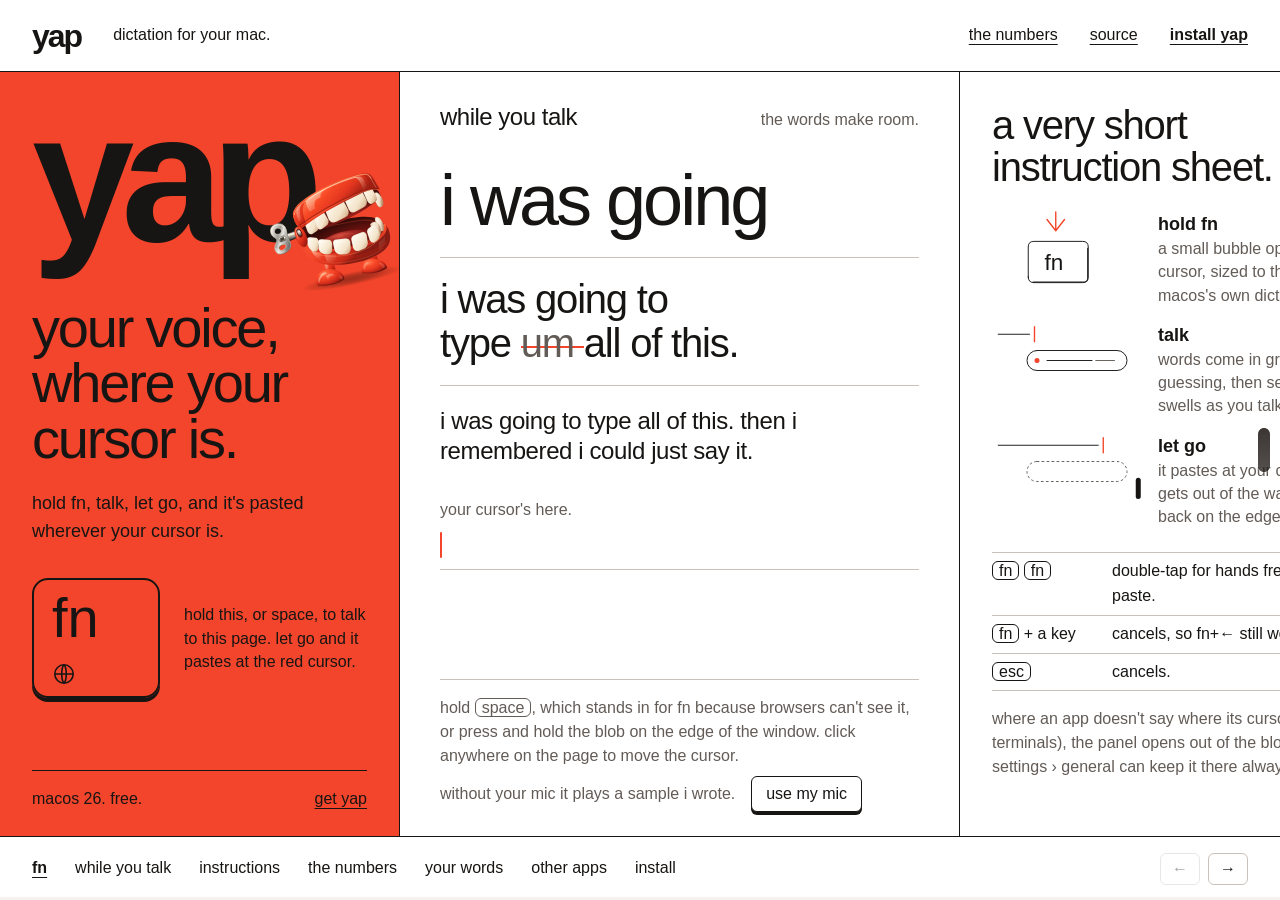
==== site/www/index.html @ 3b3e7457 "feat(site): the yap website, merged from the concepts astra's sideways strip as the frame, sonnet's " ====
<!doctype html>
<html lang="en-GB">
<head>
<meta charset="utf-8">
<meta name="viewport" content="width=device-width, initial-scale=1">
<meta name="color-scheme" content="light dark">
<meta name="theme-color" content="#f3452b">
<title>yap: hold fn, talk, let go</title>
<meta name="description" content="dictation for macos. hold fn, talk, let go, and it's pasted wherever your cursor is. it uses the speech model that comes with macos, so nothing leaves your mac and it's free.">
<meta property="og:title" content="yap: hold fn, talk, let go">
<meta property="og:description" content="dictation for macos 26. nothing leaves your mac, and it's free.">
<meta property="og:image" content="social.png">
<meta property="og:type" content="website">
<meta name="twitter:card" content="summary_large_image">
<link rel="icon" href="favicon.png" type="image/png">
<link rel="apple-touch-icon" href="apple-touch-icon.png">
<link rel="stylesheet" href="style.css">
<script>document.documentElement.classList.add('js')</script>
</head>
<body>
<a class="skip" href="#talk">skip to the page you can dictate into</a>

<header class="masthead">
  <a class="home" href="#fn" aria-label="yap, back to the start">yap</a>
  <span class="mast-line">dictation for your mac.</span>
  <nav aria-label="Main">
    <a href="#numbers">the numbers</a>
    <a href="https://github.com/0xdeafcafe/yap">source</a>
    <a class="mast-install" href="#install">install yap</a>
  </nav>
</header>

<main class="tape" id="tape" tabindex="-1" aria-label="yap, set in columns">

  <section class="column red cover" id="fn" aria-labelledby="title" data-script="fn">
    <div class="brand"><span class="wordmark" aria-hidden="true">yap</span><img src="teeth.svg" width="152" height="152" alt="yap's icon, a set of red wind-up chattering teeth"></div>
    <h1 id="title">your voice, where your cursor is.</h1>
    <p class="lead">hold fn, talk, let go, and it's pasted wherever your cursor is.</p>
    <div class="key-row">
      <button type="button" class="fn-key" id="fn-key" aria-describedby="fn-note"><span>fn</span><svg viewBox="0 0 24 24" width="24" height="24" aria-hidden="true"><circle cx="12" cy="12" r="9.2"/><path d="M2.8 12h18.4M12 2.8c-3 3-3 15.4 0 18.4M12 2.8c3 3 3 15.4 0 18.4"/></svg></button>
      <p id="fn-note">hold this, or space, to talk to this page. let go and it pastes at the red cursor.</p>
    </div>
    <div class="cover-foot"><span>macos 26. free.</span><a href="#install">get yap</a></div>
  </section>

  <section class="column talk" id="talk" aria-labelledby="talk-title" data-script="talk">
    <div class="column-head"><h2 id="talk-title">while you talk</h2><span class="small">the words make room.</span></div>
    <div class="shrink" aria-label="a sentence getting smaller as it gets longer">
      <p class="s72">i was <span class="guess">going</span></p>
      <p class="s40">i was going to type <s class="f">um </s>all of this.</p>
      <p class="s24">i was going to type all of this. then i remembered i could just <span class="guess">say it.</span></p>
    </div>
    <div class="field">
      <p class="field-label small" id="cursor-label">your cursor's here.</p>
      <p class="slot field-line" data-slot aria-describedby="cursor-label"></p>
    </div>
    <div class="how">
      <p><span class="how-key">hold <kbd>space</kbd>, which stands in for fn because browsers can't see it, or press and hold the blob on the edge of the window.</span><span class="how-touch">press and hold the blob at the bottom of the screen, or the fn key up top.</span> click anywhere on the page to move the cursor.</p>
      <p class="mic-line"><span id="voice-note">without your mic it plays a sample i wrote.</span> <button type="button" class="push" id="use-mic" hidden>use my mic</button></p>
    </div>
  </section>

  <section class="column sheet" id="sheet" aria-labelledby="sheet-title" data-script="sheet">
    <h2 class="d40" id="sheet-title">a very short<br>instruction sheet.</h2>
    <div class="ops">
      <div class="op">
        <svg viewBox="0 0 240 112" aria-hidden="true"><path class="ink" d="M58 104V56q0-9 9-9h78q9 0 9 9v48q0 9-9 9H67q-9 0-9-9Z"/><path class="ink" d="M66 112h82q5 0 5-5V58"/><path class="hot" d="m88 12 14 18 14-18M102 0v29"/><text x="84" y="92">fn</text></svg>
        <h3>hold fn</h3>
        <p>a small bubble opens under your cursor, sized to the text there, like macos's own dictation.</p>
      </div>
      <div class="op">
        <svg viewBox="0 0 240 112" aria-hidden="true"><path class="ink" d="M10 18h50"/><path class="hot" d="M68 6v24"/><rect class="ink" x="56" y="44" width="160" height="32" rx="16"/><circle class="light" cx="72" cy="60" r="4"/><path class="ink" d="M88 60h72"/><path class="soft" d="M166 60h30"/></svg>
        <h3>talk</h3>
        <p>words come in grey while it's still guessing, then settle. the red light swells as you talk.</p>
      </div>
      <div class="op">
        <svg viewBox="0 0 240 112" aria-hidden="true"><path class="ink" d="M10 18h160"/><path class="hot" d="M178 6v24"/><rect class="soft dash" x="56" y="44" width="160" height="32" rx="16"/><rect class="solid" x="230" y="70" width="8" height="34" rx="4"/></svg>
        <h3>let go</h3>
        <p>it pastes at your cursor, the bubble gets out of the way, and the blob's back on the edge of your screen.</p>
      </div>
    </div>
    <dl class="keys">
      <div><dt><kbd>fn</kbd> <kbd>fn</kbd></dt><dd>double-tap for hands free, tap again to paste.</dd></div>
      <div><dt><kbd>fn</kbd> + a key</dt><dd>cancels, so fn+← still works.</dd></div>
      <div><dt><kbd>esc</kbd></dt><dd>cancels.</dd></div>
    </dl>
    <p class="small">where an app doesn't say where its cursor is (most terminals), the panel opens out of the blob instead, and settings › general can keep it there always.</p>
    <p class="slot" data-slot></p>
  </section>

  <section class="column mac" id="mac" aria-labelledby="mac-title" data-script="mac">
    <h2 class="d56" id="mac-title">a blob on the edge.</h2>
    <p>there's no app to switch to and no window. a little blob sits on the edge of your screen, like the one on the edge of this page. click it to start and click again to paste, or hold ⌘ and drag it to another <span class="guess">edge.</span></p>
    <p class="slot" data-slot></p>
    <h3>nothing leaves your mac.</h3>
    <p>it uses apple's on-device SpeechTranscriber, in any language it knows, from british english to brazilian portuguese. it's free.</p>
    <p>transcripts are kept for 30 days, then deleted. recordings are off unless you turn them on. settings › privacy shows how much is kept and lets you stop saving what you say, or delete the lot.</p>
    <p class="small honest">this page is different. if you press “use my mic”, your browser does the listening, and chrome, for one, sends that audio to google. the app doesn't send anything anywhere.</p>
  </section>

  <section class="column numbers" id="numbers" aria-labelledby="numbers-title" data-script="numbers">
    <h2 class="d56" id="numbers-title">i wanted my ram back.</h2>
    <p>i wrote yap to replace wispr flow, which sat on 1.3 gb of ram and about 5% cpu whether i was talking or not. yap sits on about 0.1 gb and only does anything while you're <span class="guess">talking.</span></p>
    <p class="slot" data-slot></p>
    <figure class="ram" aria-label="memory: wispr flow 1.3 gb all the time, yap 0.1 gb">
      <div class="bar flow"><span>wispr flow</span><b>1.3 gb</b></div>
      <div class="yap-line"><span class="bar mine"></span><span>yap <b>0.1 gb</b></span></div>
      <figcaption class="small">drawn to scale.</figcaption>
    </figure>
  </section>

  <section class="column red print" id="print" aria-labelledby="print-title" data-script="print">
    <h2 class="d40" id="print-title">the small print, at a readable size.</h2>
    <p>i ran 40 of my old wispr flow dictations (about 10 minutes) through each engine on an m1 max. yap isn't the most accurate one.</p>
    <div class="plate">
      <div class="plate-head"><b>engine comparison</b><span>40 dictations, m1 max</span></div>
      <table>
        <caption class="sr-only">error rate, wait after you stop talking, and memory for four speech engines</caption>
        <thead><tr><th scope="col">engine</th><th scope="col">error rate</th><th scope="col">wait after you stop</th><th scope="col">ram</th></tr></thead>
        <tbody>
          <tr><th scope="row">parakeet v3 (mlx)</th><td>7.4%</td><td>0.5 s</td><td>1.1 gb</td></tr>
          <tr><th scope="row">wispr flow (cloud)</th><td>7.4%</td><td>0.6 s</td><td>1.3 gb, all the time</td></tr>
          <tr class="mine"><th scope="row">apple speechtranscriber (yap)</th><td>8.6%</td><td>0.9 s</td><td>0.1 gb</td></tr>
          <tr><th scope="row">whisper large-v3-turbo</th><td>11.1%</td><td>1.4 s</td><td>0.9 gb</td></tr>
        </tbody>
      </table>
    </div>
    <p class="small">nobody hand-checked these, so each one's scored against what the others agreed on, which is fine for comparing them but isn't an exact accuracy. this page waits 0.9 s after you let go, so you can feel that number.</p>
    <p class="slot" data-slot></p>
  </section>

  <section class="column words" id="words" aria-labelledby="words-title" data-script="words">
    <h2 class="d56" id="words-title">it learns your words.</h2>
    <p class="swap" aria-hidden="true"><span class="w" data-guess="reddis">Redis</span></p>
    <p>when you start talking it reads the window you're in and takes the names and odd words from it: anything with capitals in the middle, digits, or that the dictionary doesn't know. if it then hears something one letter or so off exactly one of them, like “reddis” with Redis on screen, it fixes it and underlines it in the panel, so you can see it did. after a few times it learns the swap for <span class="guess">good.</span></p>
    <p class="slot" data-slot></p>
    <p>it never touches an ordinary word, and it doesn't keep what it read. <s class="f">basically </s>words you keep deleting, like “basically”, get dropped. you can add your own to <code>~/.config/yap/words.txt</code>, one per line:</p>
    <pre class="file"><code>LangWatch
btw =&gt; by the way
drop: basically</code></pre>
    <p class="small">this page has that file loaded, so try saying “btw” or “basically”.</p>
  </section>

  <section class="column tidy" id="tidy" aria-labelledby="tidy-title" data-script="tidy">
    <h2 class="d40" id="tidy-title">how much it tidies.</h2>
    <p>wispr flow cleans up filler with an llm. yap starts with plain rules: um, uh, repeated words, and a comma'd “like” or “you know”. none of them took out a real word on the same 40 clips.</p>
    <p class="demo-line" aria-label="um, the the build is fine, becomes: the build is fine"><s class="f keep">um, </s>the <s class="f keep">the </s>build is fine.</p>
    <p class="slot" data-slot></p>
    <dl class="levels">
      <div><dt>light</dt><dd>only those rules.</dd></div>
      <div><dt>medium <span>(the default)</span></dt><dd>apple's on-device model fixes punctuation and grammar a sentence at a time while you talk. if it drops a word you said, yap pastes its own version of that sentence instead.</dd></div>
      <div><dt>heavy</dt><dd>also drops what you take back, so “send it to <s class="f keep">john, no wait, </s>sarah” pastes “send it to sarah”, and turns lists into bullets.</dd></div>
    </dl>
    <p class="small">medium and heavy need apple intelligence; without it, you get light. this page only does light.</p>
  </section>

  <section class="column apps" id="apps" aria-labelledby="apps-title" data-script="apps">
    <h2 class="d40" id="apps-title">it tells other apps what it hears.</h2>
    <p>yap says what it hears, as it hears it, on <code>~/.config/yap/live.sock</code>: one line of json per change, with the words it's sure of, the ones it's still guessing, how loud you are, and the app it'll paste into. only your user can connect. <a href="https://github.com/0xdeafcafe/rush">rush</a> uses it to show the dictation in its message box while you talk.</p>
    <p class="slot" data-slot></p>
    <p>an app can tell yap which words to listen for. if this page were an app, it'd send:</p>
    <pre class="file sock"><code id="ctx-line">{"context":{"app":"","words":["Redis","rushd","LangWatch"]}}</code></pre>
    <p>and while you talk here, yap would send lines like these:</p>
    <pre class="file sock out"><code id="sock-out">{"app":"","guessing":"","level":0,"locked":false,"phase":"hidden","settled":""}</code></pre>
    <p class="small">up to 200 words; lines over 64 kib and anything else are ignored. <a href="https://github.com/0xdeafcafe/yap#in-other-apps">the format, in full</a>.</p>
  </section>

  <section class="column red install" id="install" aria-labelledby="install-title" data-script="install">
    <h2 class="d72" id="install-title">give your keyboard a minute.</h2>
    <p>free. mac only. needs macos 26.</p>
    <div class="commands">
      <pre id="commands"><code>brew install --cask 0xdeafcafe/tap/yap</code></pre>
      <button type="button" class="push" id="copy">copy it</button>
      <span class="small" id="copy-status" role="status"></span>
    </div>
    <p>it'll want the microphone (to hear you) and accessibility (to see fn and press ⌘V). quit wispr flow first, or both will paste.</p>
    <p class="small">yap takes fn over while it's running, so the emoji picker and apple's dictation don't open. your setting comes back when you quit.</p>
    <details><summary>build it yourself</summary><p>it needs macos 26 and xcode's command line tools, then <code>./bundle.sh &amp;&amp; open Yap.app</code>.</p></details>
    <p class="slot" data-slot></p>
    <div class="install-foot"><a href="https://github.com/0xdeafcafe/yap">source on github</a><span>made by <a href="https://github.com/0xdeafcafe">alex</a>.</span></div>
  </section>
</main>

<footer class="transport">
  <nav aria-label="Columns">
    <a href="#fn">fn</a><a href="#talk">while you talk</a><a href="#sheet">instructions</a><a href="#numbers">the numbers</a><a href="#words">your words</a><a href="#apps">other apps</a><a href="#install">install</a>
  </nav>
  <div class="transport-buttons"><button type="button" id="previous" aria-label="previous column">←</button><button type="button" id="next" aria-label="next column">→</button></div>
  <div class="position" aria-hidden="true"><span id="progress"></span></div>
</footer>

<p class="sr-only" id="status" role="status" aria-live="polite"></p>

<div class="yap" id="yap" aria-hidden="true">
  <canvas class="yap-edge" id="yap-edge"></canvas>
  <div class="yap-glass" id="yap-glass">
    <div class="yap-said" id="yap-said"></div>
    <div class="yap-hint" id="yap-hint"></div>
    <div class="yap-light" id="yap-light"><span class="ring" id="yap-light-ring"></span><span class="dot" id="yap-light-dot"></span></div>
    <div class="yap-orb" id="yap-orb"><span class="ring" id="yap-ring"></span><span class="dot" id="yap-dot"></span></div>
    <div class="yap-chip" id="yap-chip"><svg viewBox="0 0 12 12" width="11" height="11"><path d="M2 6.4l2.6 2.5L10 3.2" fill="none" stroke="currentColor" stroke-width="1.6" stroke-linecap="round" stroke-linejoin="round"/></svg>Pasted</div>
  </div>
</div>
<button type="button" class="yap-hit" id="yap-hit" aria-label="the yap blob: press enter to start talking, enter again to paste"></button>

<script src="strip.js"></script>
<script src="yap.js"></script>
</body>
</html>
---- site/www/style.css ----
/* yap. every token here is written up, with where it came from, in DESIGN.md. */
:root {
  color-scheme: light dark;
  --paper: #fff;
  --ink: #171513;
  --muted: #625b56;
  --rule: #c9c2bc;
  --red: #f3452b;
  --on-red: #171513;
  --peach: #ffd9a8;
  --peach-soft: rgba(255, 217, 168, .55);
  --code: #f4f1ee;
  --enamel: #f6ead4;

  --sans: "Helvetica Neue", Helvetica, Arial, sans-serif;
  --ui: -apple-system, BlinkMacSystemFont, system-ui, "Helvetica Neue", sans-serif;
  --mono: ui-monospace, Menlo, Consolas, monospace;

  --r-small: 6px;
  --r-key: 16px;
  --ease: cubic-bezier(.2, .7, .3, 1);
  --press: 120ms;
  --settle: 400ms;
}
@media (prefers-color-scheme: dark) {
  :root {
    --paper: #24211e;
    --ink: #f6ead4;
    --muted: #bcb2a7;
    --rule: #5d554e;
    --code: #2f2b27;
    --peach-soft: rgba(255, 217, 168, .22);
  }
}

* { box-sizing: border-box; }
html, body { margin: 0; }
html { scroll-behavior: smooth; }
body {
  background: var(--paper);
  color: var(--ink);
  font: 400 18px/1.55 var(--sans);
  -webkit-font-smoothing: antialiased;
}
p, h1, h2, h3, figure, pre, dl, dd { margin: 0; }
h1, h2, h3 { font-weight: 500; }
a { color: inherit; text-decoration-thickness: 1px; text-underline-offset: 4px; }
a:hover { text-decoration-thickness: 2px; }
button { font: inherit; color: inherit; cursor: pointer; }
:focus-visible { outline: 3px solid var(--ink); outline-offset: 4px; }
.red :focus-visible { outline-color: var(--on-red); }
.small { font-size: 16px; line-height: 1.5; color: var(--muted); }
.red .small { color: var(--on-red); }
code { font: 400 .88em var(--mono); }
kbd { font: 500 16px var(--sans); border: 1px solid currentColor; border-radius: var(--r-small); padding: 0 6px; white-space: nowrap; }
.sr-only { position: absolute; top: 0; left: 0; width: 1px; height: 1px; overflow: hidden; clip-path: inset(50%); white-space: nowrap; }
.skip { position: fixed; z-index: 30; left: 16px; top: -80px; padding: 8px 16px; background: var(--paper); }
.skip:focus { top: 8px; }

/* the type scale. display sizes only on headings; body is 18, notes 16. */
.d72 { font-size: 72px; line-height: .98; letter-spacing: -3px; }
.d56 { font-size: 56px; line-height: 1; letter-spacing: -2.2px; }
.d40 { font-size: 40px; line-height: 1.05; letter-spacing: -1.2px; }
h3 { font-size: 24px; line-height: 1.2; letter-spacing: -.4px; }

/* ---------- the frame: a masthead, a strip of columns, a transport ---------- */
.masthead {
  height: 72px; display: flex; align-items: center; gap: 32px; padding: 0 32px;
  border-bottom: 1px solid var(--ink); background: var(--paper);
}
.home { font-size: 32px; line-height: 1; font-weight: 700; letter-spacing: -2px; text-decoration: none; }
.mast-line { font-size: 16px; }
.masthead nav { margin-left: auto; display: flex; gap: 32px; font-size: 16px; }
.mast-install { font-weight: 700; }

.tape {
  display: flex; overflow-x: auto; overflow-y: hidden;
  height: calc(100svh - 136px); min-height: 680px;
  scroll-behavior: smooth; overscroll-behavior-x: contain;
  scrollbar-width: thin; scrollbar-color: var(--ink) var(--paper);
}
.tape:focus { outline: none; }
.column {
  flex: none; width: 480px; padding: 32px; position: relative;
  display: flex; flex-direction: column; gap: 0;
  border-right: 1px solid var(--ink);
  overflow-y: auto; scrollbar-width: thin;
}
.column > * + * { margin-top: 16px; }
.column > h2 + *, .column > h3 + * { margin-top: 24px; }
.column > * + h3 { margin-top: 32px; }
.red { background: var(--red); color: var(--on-red); }

.transport {
  height: 64px; position: relative; display: flex; align-items: center; gap: 32px; padding: 0 32px;
  border-top: 1px solid var(--ink); background: var(--paper); font-size: 16px;
}
.transport nav { display: flex; gap: 28px; }
.transport nav a { text-decoration: none; }
.transport nav a[aria-current] { text-decoration: underline; font-weight: 700; }
.transport-buttons { margin-left: auto; display: flex; gap: 8px; }
.transport-buttons button { width: 40px; height: 32px; background: transparent; border: 1px solid var(--rule); border-radius: var(--r-small); line-height: 1; }
.transport-buttons button:disabled { opacity: .4; cursor: default; }
.position { position: absolute; left: 0; right: 0; bottom: 0; height: 3px; background: var(--code); }
.position span { display: block; height: 100%; width: 0; background: var(--red); }

/* ---------- the pushbutton: one press, everywhere ---------- */
.push, .fn-key {
  border: 1.5px solid currentColor; background: var(--paper); color: var(--ink);
  border-radius: var(--r-small); box-shadow: 0 3px 0 currentColor;
  transition: transform var(--press) ease-out, box-shadow var(--press) ease-out, background var(--press) ease-out;
  -webkit-user-select: none; user-select: none; -webkit-tap-highlight-color: transparent;
}
.push { padding: 6px 14px; font-size: 16px; line-height: 1.4; }
.push:hover { background: var(--code); }
.push:active, .push[aria-pressed="true"] { transform: translateY(2px); box-shadow: 0 1px 0 currentColor; }
.red .push { background: transparent; color: var(--on-red); }
.red .push:hover { background: rgba(23, 21, 19, .08); }

/* ---------- fn ---------- */
.cover { width: 400px; padding: 16px 32px 24px; }
.brand { position: relative; height: 188px; }
.wordmark { font-size: 184px; line-height: .97; letter-spacing: -13px; font-weight: 700; }
.brand img { position: absolute; width: 152px; height: 152px; right: -40px; bottom: -19px; transform: rotate(-12deg); pointer-events: none; }
.cover h1 { font-size: 56px; line-height: .99; letter-spacing: -2.2px; margin-top: 24px; }
.cover .lead { max-width: 28ch; margin-top: 24px; }
.key-row { display: flex; gap: 24px; align-items: center; margin-top: 32px !important; }
.fn-key {
  flex: none; width: 128px; height: 120px; padding: 10px 18px; border-width: 2px;
  border-radius: var(--r-key); background: transparent; color: var(--on-red);
  box-shadow: 0 4px 0 var(--on-red); display: flex; flex-direction: column; justify-content: space-between; align-items: flex-start;
  font-size: 56px; line-height: 1; font-weight: 500; touch-action: none; -webkit-touch-callout: none;
}
.fn-key svg { fill: none; stroke: currentColor; stroke-width: 1.6; }
.fn-key:hover { background: rgba(23, 21, 19, .08); }
.fn-key[aria-pressed="true"] { transform: translateY(3px); box-shadow: 0 1px 0 var(--on-red); background: var(--on-red); color: var(--enamel); }
.key-row p { font-size: 16px; line-height: 1.45; }
.cover-foot { margin-top: auto !important; padding-top: 16px; border-top: 1px solid var(--on-red); display: flex; justify-content: space-between; font-size: 16px; }

/* ---------- while you talk ---------- */
.talk { width: 560px; padding: 32px 40px 24px; }
.column-head { display: flex; align-items: baseline; justify-content: space-between; gap: 16px; }
.column-head h2 { font-size: 24px; letter-spacing: -.5px; line-height: 1.1; }
.shrink { margin-top: 32px !important; }
.shrink p + p { margin-top: 20px; padding-top: 20px; border-top: 1px solid var(--rule); }
.s72 { font-size: 72px; line-height: 1.02; letter-spacing: -3px; white-space: nowrap; }
.s40 { font-size: 40px; line-height: 1.08; letter-spacing: -1.2px; text-wrap: balance; }
.s24 { font-size: 24px; line-height: 1.25; letter-spacing: -.4px; }
.field { margin-top: 32px !important; }
.field-line {
  min-height: 1.3em; font-size: 24px; line-height: 1.3; letter-spacing: -.3px;
  padding-bottom: 8px; border-bottom: 1px solid var(--rule); margin-top: 8px;
}
.how { margin-top: auto !important; padding-top: 16px; border-top: 1px solid var(--rule); font-size: 16px; line-height: 1.5; color: var(--muted); }
.how p + p { margin-top: 8px; }
.how-touch { display: none; }
@media (pointer: coarse) { .how-key { display: none; } .how-touch { display: inline; } }
.mic-line { display: flex; flex-wrap: wrap; align-items: center; gap: 8px 16px; }
.mic-line .push { color: var(--ink); }

/* ---------- the instruction sheet ---------- */
.sheet { width: 480px; }
.ops { margin-top: 24px !important; display: grid; gap: 16px; }
.op { display: grid; grid-template-columns: 150px 1fr; column-gap: 16px; align-items: start; }
.op svg { grid-row: span 2; width: 150px; height: 70px; overflow: visible; fill: none; stroke-linecap: round; stroke-linejoin: round; }
.op .ink { stroke: var(--ink); stroke-width: 1.5; }
.op .hot { stroke: var(--red); stroke-width: 2.2; }
.op .soft { stroke: var(--muted); stroke-width: 1.5; }
.op .dash { stroke-dasharray: 3 5; }
.op .mark { stroke: var(--peach); stroke-width: 12; }
.op .dot, .op .solid { fill: var(--ink); stroke: none; }
.op .light { fill: var(--red); stroke: none; }
.op text { fill: var(--ink); stroke: none; font: 500 36px var(--sans); }
.op h3 { font-size: 18px; font-weight: 700; letter-spacing: 0; line-height: 1.4; }
.op p { font-size: 16px; line-height: 1.45; color: var(--muted); }
.keys { margin-top: 24px !important; border-top: 1px solid var(--rule); font-size: 16px; }
.keys > div { display: grid; grid-template-columns: 104px 1fr; gap: 16px; padding: 6px 0; border-bottom: 1px solid var(--rule); align-items: baseline; }
.keys dt { white-space: nowrap; }

/* ---------- the blob, and nothing leaves ---------- */
.mac { width: 500px; }
.honest { padding-top: 16px; border-top: 1px solid var(--rule); margin-top: auto !important; }

/* ---------- numbers ---------- */
.numbers { width: 520px; }
.ram { margin-top: auto !important; padding-top: 32px; }
.bar { display: block; height: 56px; background: var(--ink); color: var(--paper); }
.bar.flow { display: flex; justify-content: space-between; align-items: center; padding: 0 16px; font-size: 16px; }
.ram b { font-weight: 500; }
.yap-line { display: flex; align-items: center; gap: 16px; margin-top: 8px; font-size: 16px; }
.bar.mine { width: 7.6923%; background: var(--red); }
.ram figcaption { margin-top: 16px; }

/* ---------- the small print: the spec plate on the back of the box ---------- */
.print { width: 680px; }
.plate { border: 1.5px solid var(--on-red); border-radius: var(--r-small); padding: 0 16px; margin-top: 24px !important; }
.plate-head { display: flex; justify-content: space-between; gap: 16px; padding: 12px 0; border-bottom: 1.5px solid var(--on-red); font-size: 16px; }
.plate table { width: 100%; border-collapse: collapse; font-size: 16px; line-height: 1.4; font-variant-numeric: tabular-nums; }
.plate th, .plate td { text-align: left; padding: 10px 8px; border-bottom: 1px solid rgba(23, 21, 19, .35); font-weight: 400; vertical-align: top; }
.plate th:first-child { padding-left: 0; }
.plate thead th { padding-top: 12px; }
.plate tbody tr:last-child > * { border-bottom: 0; }
.plate tr.mine > * { background: var(--on-red); color: var(--enamel); font-weight: 700; }
.plate tr.mine th { padding-left: 8px; }
.plate td { white-space: nowrap; }
.plate td:last-child { white-space: normal; }

/* ---------- your words ---------- */
.words { width: 560px; }
.swap { font-size: 72px; line-height: 1; letter-spacing: -3px; margin-top: 16px !important; }
.file { padding: 12px 16px; background: var(--code); border-radius: var(--r-small); font: 400 15px/1.6 var(--mono); overflow-x: auto; }
.file code { font: inherit; }

/* ---------- tidy ---------- */
.tidy { width: 500px; }
.demo-line { font-size: 40px; line-height: 1.08; letter-spacing: -1.2px; margin-top: 24px !important; }
.levels { margin-top: 24px !important; font-size: 16px; line-height: 1.5; border-top: 1px solid var(--rule); }
.levels > div { padding: 10px 0; border-bottom: 1px solid var(--rule); }
.levels dt { font-weight: 700; }
.levels dt span { font-weight: 400; }

/* ---------- other apps ---------- */
.apps { width: 600px; }
.sock code { display: block; white-space: pre-wrap; overflow-wrap: anywhere; }
.sock.out code { min-height: 6.4em; }
.sock .old { color: var(--muted); }

/* ---------- install ---------- */
.install { width: 560px; }
.commands { border-block: 1.5px solid var(--on-red); padding: 16px 0; margin-top: 24px !important; }
.commands pre { font: 400 16px/1.7 var(--mono); white-space: pre-wrap; overflow-wrap: anywhere; margin-bottom: 16px; }
.commands code { font: inherit; }
#copy-status { margin-left: 16px; }
.install details { font-size: 16px; }
.install summary { cursor: pointer; text-decoration: underline; text-underline-offset: 4px; }
.install details p { margin-top: 8px; }
.install-foot { margin-top: auto !important; padding-top: 16px; display: flex; justify-content: space-between; gap: 16px; font-size: 16px; }

/* ---------- speech, on the page ---------- */
/* a guess is grey until its column has been read, then it settles to ink */
.js .guess { color: var(--muted); transition: color var(--settle) var(--ease); }
.js .guess.in, .red .guess { color: inherit; }
/* a word yap fixed from the screen: peach underline, the same mark as in the panel */
.w.heard { color: var(--muted); }
.w.fixed, .fix { text-decoration: underline; text-decoration-color: var(--peach); text-decoration-thickness: .12em; text-underline-offset: .12em; }
.swap .w.fixed { text-decoration-thickness: 8px; text-underline-offset: 10px; }
/* a filler: struck, then it drops out of the line */
s.f {
  text-decoration: none; display: inline-block; vertical-align: bottom; white-space: pre; overflow: hidden; max-width: 20em;
  background: linear-gradient(var(--red), var(--red)) 0 58% / 0 2px no-repeat;
  transition: background-size 300ms ease-out, max-width var(--settle) ease-in-out, opacity var(--settle);
}
.red s.f { background-image: linear-gradient(var(--on-red), var(--on-red)); }
s.f.struck { background-size: 100% 2px; color: var(--muted); }
s.f.gone { max-width: 0 !important; opacity: 0; }
html:not(.js) s.f { text-decoration: line-through; display: inline; }

/* the red text cursor: where the words go */
.caret {
  display: inline-block; width: 2px; height: 1.08em; margin-right: 1px; vertical-align: -.16em;
  background: var(--red); border-radius: 1px; animation: blink 1.06s steps(1) infinite;
}
.red .caret { background: var(--on-red); }
.talking .caret { animation: none; }
@keyframes blink { 50% { opacity: 0; } }
.slot { margin-top: 0 !important; }
.slot:not(:empty) { margin-top: 16px !important; }
.field-line.slot { margin-top: 8px !important; }
.column [data-slot]:empty::after { content: ""; }
/* what you pasted: peach for a moment, then it's just text. fixes keep their underline. */
.pasted { background: var(--peach-soft); border-radius: 2px; -webkit-box-decoration-break: clone; box-decoration-break: clone; transition: background-color 1.4s ease-out; }
.pasted.settled { background: transparent; }
.red .pasted { background: rgba(255, 255, 255, .35); }
.red .pasted.settled { background: transparent; }
.note { font-size: 16px; line-height: 1.5; color: var(--muted); }
.red .note { color: var(--on-red); }
/* the words yap would read off this window, marked while you talk */
.ctx { border-radius: 2px; transition: background-color 200ms ease-out; }
.talking .ctx { background: var(--peach-soft); }
.talking .red .ctx { background: rgba(255, 255, 255, .35); }

/* ---------- the panel: a port of Pill.swift ---------- */
.yap { position: fixed; inset: 0; pointer-events: none; z-index: 20; }
.yap-edge { position: fixed; inset: 0; width: 100vw; height: 100vh; pointer-events: none; }
.yap-glass {
  position: fixed; left: 0; top: 0; overflow: hidden; color: #fff; font-family: var(--ui);
  background: linear-gradient(rgba(26, 20, 17, .86), rgba(26, 20, 17, .74));
  -webkit-backdrop-filter: blur(18px) saturate(1.5); backdrop-filter: blur(18px) saturate(1.5);
}
@media (prefers-color-scheme: dark) { .yap-glass { background: linear-gradient(rgba(6, 5, 4, .78), rgba(6, 5, 4, .6)); } }
@media (prefers-reduced-transparency: reduce) { .yap-glass { background: #1c1c1c; -webkit-backdrop-filter: none; backdrop-filter: none; } }
.yap-said { position: absolute; display: flex; flex-direction: column; justify-content: flex-end; overflow: hidden; line-height: 1.22; overflow-wrap: break-word; }
.yap-said .said { color: #fff; }
.yap-said .fix { color: var(--peach); text-decoration-color: rgba(255, 217, 168, .7); text-decoration-thickness: 1px; text-underline-offset: 3px; }
.yap-said .guess {
  color: rgba(255, 255, 255, .55);
  background:
    linear-gradient(105deg, rgba(255,255,255,0) 35%, #fff 50%, rgba(255,255,255,0) 65%) 0 0 / 300% 100% no-repeat,
    linear-gradient(rgba(255,255,255,.55), rgba(255,255,255,.55));
  -webkit-background-clip: text; background-clip: text; -webkit-text-fill-color: transparent;
  animation: sweep 1.6s linear infinite;
  -webkit-box-decoration-break: clone; box-decoration-break: clone;
}
@keyframes sweep { from { background-position: 110% 0, 0 0; } to { background-position: -10% 0, 0 0; } }
.yap-said .bar { display: inline-block; width: 2px; height: .95em; margin-left: 2px; vertical-align: -.12em; border-radius: 1px; background: #fff; }
.yap-said .trail { color: rgba(255, 255, 255, .4); }
.yap-said .target { margin-top: 10px; font-size: 12px; font-weight: 500; color: rgba(255, 255, 255, .45); }
.yap-hint { position: absolute; font-size: 15px; white-space: nowrap; color: #fff; text-align: center; line-height: 1; }
.yap-orb { position: absolute; width: 38px; height: 38px; border-radius: 50%; }
.yap-orb .ring, .yap-orb .dot { position: absolute; left: 50%; top: 50%; border-radius: 50%; transform: translate(-50%, -50%); }
.yap-orb .ring { border: 1.5px solid rgba(255, 255, 255, .12); }
.yap-orb .dot { background: rgba(255, 255, 255, .9); }
.yap-chip { position: absolute; display: flex; align-items: center; justify-content: center; gap: 5px; font-size: 13px; font-weight: 500; color: rgba(255, 255, 255, .85); white-space: nowrap; }
/* at the caret: Caret.Bubble. light glass that follows the system's appearance, ink text, the fix in a darker orange
   that holds on white, and the pulse shrunk to .62 in red as the recording light */
.yap-glass.at-caret { color: #000; background: linear-gradient(rgba(255, 255, 255, .62), rgba(255, 255, 255, .5)); -webkit-backdrop-filter: blur(14px) saturate(1.6); backdrop-filter: blur(14px) saturate(1.6); }
.at-caret .yap-said { justify-content: flex-start; }
.at-caret .yap-said .fit { display: inline-block; width: max-content; }
.at-caret .yap-said .said { color: #000; }
.at-caret .yap-said .fix { color: #c76105; text-decoration: underline; text-decoration-color: rgba(199, 97, 5, .7); text-decoration-thickness: 1px; text-underline-offset: 3px; }
.at-caret .yap-said .guess {
  background:
    linear-gradient(105deg, rgba(0,0,0,0) 35%, #000 50%, rgba(0,0,0,0) 65%) 0 0 / 300% 100% no-repeat,
    linear-gradient(rgba(0,0,0,.5), rgba(0,0,0,.5));
  -webkit-background-clip: text; background-clip: text;
}
.at-caret .yap-said .bar { background: #000; }
.at-caret .yap-said .trail { color: rgba(0, 0, 0, .42); }
.yap-light { position: absolute; width: 38px; height: 38px; pointer-events: none; transition: opacity .15s; }
.yap-light .ring, .yap-light .dot { position: absolute; left: 50%; top: 50%; border-radius: 50%; transform: translate(-50%, -50%); }
.yap-light .ring { border: 1.5px solid #ff3b30; }
.yap-light .dot { background: #ff3b30; }
@media (prefers-color-scheme: dark) {
  .yap-glass.at-caret { color: #fff; background: linear-gradient(rgba(20, 18, 16, .6), rgba(20, 18, 16, .5)); }
  .at-caret .yap-said .said { color: #fff; }
  .at-caret .yap-said .fix { color: var(--peach); text-decoration-color: rgba(255, 217, 168, .7); }
  .at-caret .yap-said .guess {
    background:
      linear-gradient(105deg, rgba(255,255,255,0) 35%, #fff 50%, rgba(255,255,255,0) 65%) 0 0 / 300% 100% no-repeat,
      linear-gradient(rgba(255,255,255,.55), rgba(255,255,255,.55));
    -webkit-background-clip: text; background-clip: text;
  }
  .at-caret .yap-said .bar { background: #fff; }
  .at-caret .yap-said .trail { color: rgba(255, 255, 255, .4); }
  .yap-light .ring { border-color: #ff453a; }
  .yap-light .dot { background: #ff453a; }
}
@media (prefers-reduced-transparency: reduce) {
  .yap-glass.at-caret { background: #f7f7f7; }
}
@media (prefers-reduced-transparency: reduce) and (prefers-color-scheme: dark) {
  .yap-glass.at-caret { background: #292929; }
}

.yap-hit {
  position: fixed; left: 0; top: 0; margin: 0; padding: 0; border: 0; background: transparent; z-index: 21;
  touch-action: none; -webkit-tap-highlight-color: transparent; -webkit-user-select: none; user-select: none;
}
.yap-hit:focus-visible { outline: 3px solid var(--ink); outline-offset: 4px; }

/* ---------- smaller screens ---------- */
@media (max-width: 1100px) {
  .mast-line { display: none; }
  .transport nav { gap: 20px; }
  .transport nav a:nth-child(2), .transport nav a:nth-child(6) { display: none; }
}
@media (min-width: 761px) and (max-height: 820px) {
  .tape { height: 684px; min-height: 0; }
  .transport { position: sticky; bottom: 0; }
  .column { padding-top: 24px; }
  .d72 { font-size: 56px; letter-spacing: -2.2px; }
  .d56 { font-size: 48px; letter-spacing: -1.8px; }
  .column > h2 + * { margin-top: 16px; }
  .ops { margin-top: 16px !important; gap: 8px; }
  .op p { line-height: 1.35; }
  .commands { margin-top: 16px !important; }
  .cover h1 { margin-top: 16px; }
  .key-row { margin-top: 24px !important; }
  .sheet { width: 540px; }
}
/* tablets: the fn column and the cursor's column share the first screen */
@media (min-width: 761px) and (max-width: 1000px) {
  .cover { width: 328px; padding: 16px 24px 24px; }
  .brand { height: 150px; }
  .wordmark { font-size: 148px; letter-spacing: -10px; }
  .brand img { width: 120px; height: 120px; right: -24px; bottom: -14px; }
  .cover h1 { font-size: 44px; letter-spacing: -1.6px; }
  .fn-key { width: 112px; height: 104px; font-size: 48px; }
  .key-row { gap: 16px; }
  .talk { width: 440px; padding: 32px 24px 24px; }
  .s72 { font-size: 56px; letter-spacing: -2.2px; }
  .s40 { font-size: 32px; letter-spacing: -1px; }
  .column-head .small { display: none; }
}
/* phones: the strip unfolds downwards in the same order */
@media (max-width: 760px) {
  html { scroll-padding-top: 16px; }
  body { font-size: 18px; }
  .masthead { height: 64px; padding: 0 24px; gap: 16px; }
  .masthead nav { gap: 24px; }
  .masthead nav a:first-child { display: none; }
  .tape { display: block; height: auto; min-height: 0; overflow: visible; }
  .column { width: auto; padding: 32px 24px 40px; border-right: 0; border-bottom: 1px solid var(--ink); overflow: visible; }
  .cover { padding-top: 8px; min-height: 640px; }
  .brand img { right: -8px; bottom: -8px; width: 140px; height: 140px; }
  .cover h1 { font-size: 52px; }
  .talk { padding: 32px 24px 40px; }
  .s72 { font-size: 56px; letter-spacing: -2.2px; }
  .s40 { font-size: 32px; letter-spacing: -1px; }
  .how { margin-top: 32px !important; }
  .d72 { font-size: 56px; letter-spacing: -2.2px; }
  .d56 { font-size: 44px; letter-spacing: -1.6px; }
  .d40 { font-size: 36px; letter-spacing: -1px; }
  .op { grid-template-columns: 112px 1fr; }
  .op svg { width: 112px; height: 52px; }
  .honest { margin-top: 24px !important; }
  .plate { margin-left: -8px !important; margin-right: -8px; padding: 0 8px; }
  .plate thead { display: none; }
  .plate tr { display: grid; grid-template-columns: repeat(3, auto); justify-content: start; column-gap: 16px; padding: 10px 0; border-bottom: 1px solid rgba(23, 21, 19, .35); }
  .plate tbody tr:last-child { border-bottom: 0; }
  .plate th, .plate td { border: 0; padding: 0; }
  .plate tbody th { grid-column: 1 / -1; font-weight: 700; padding-bottom: 2px; }
  .plate tr.mine { background: var(--on-red); color: var(--enamel); margin: 0 -8px; padding: 10px 8px; }
  .plate tr.mine th { padding-left: 0; }
  .plate td:nth-child(2)::after { content: " error"; }
  .plate td:nth-child(3)::after { content: " wait"; }
  .plate td:nth-child(4)::before { content: "ram "; }
  .plate td:nth-child(4) { white-space: normal; }
  .swap { font-size: 56px; }
  .demo-line { font-size: 32px; }
  .install-foot { margin-top: 32px !important; flex-direction: column; }
  .transport { display: none; }
}
@media (prefers-reduced-motion: reduce) {
  html, .tape { scroll-behavior: auto; }
  *, *::before, *::after { transition-duration: 0s !important; animation: none !important; }
  .yap-said .guess { background-position: 200% 0, 0 0; }
}

/* ---------- 404 ---------- */
.lost { min-height: 100svh; display: flex; }
.lost .brand { width: 336px; }
.lost-column { width: min(560px, 100%); min-height: 100svh; border-right: 1px solid var(--on-red); padding: 16px 32px 32px; }
.lost h1 { font-size: 72px; line-height: .98; letter-spacing: -3px; margin-top: 32px; }
.lost .lead { margin-top: 24px; }
.lost-heard { font-size: 40px; letter-spacing: -1.2px; margin-top: 32px !important; }
.lost-heard .w { color: inherit; text-decoration: line-through; text-decoration-thickness: 2px; }
.lost .column > :last-child { margin-top: auto; }
@media (max-width: 760px) { .lost-column { border-right: 0; padding: 8px 24px 32px; } .lost h1 { font-size: 56px; } }
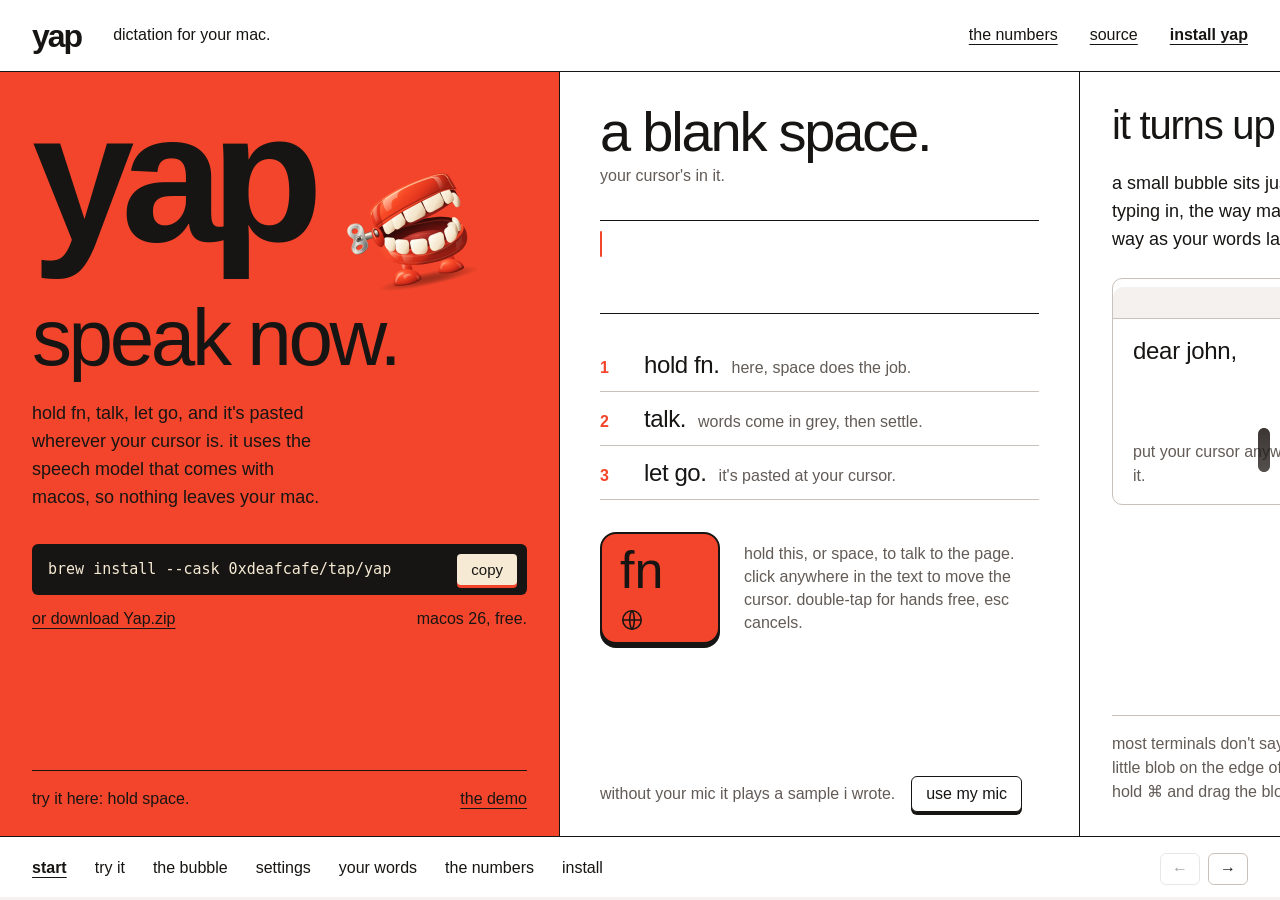
==== commit 4ab774c4: "feat(site): v2, install on the first screen, fewer columns, real images, funnier copy The cover now " ====
--- a/site/www/index.html
+++ b/site/www/index.html
@@ -9,7 +9,9 @@
 <meta name="description" content="dictation for macos. hold fn, talk, let go, and it's pasted wherever your cursor is. it uses the speech model that comes with macos, so nothing leaves your mac and it's free.">
 <meta property="og:title" content="yap: hold fn, talk, let go">
 <meta property="og:description" content="dictation for macos 26. nothing leaves your mac, and it's free.">
-<meta property="og:image" content="social.png">
+<meta property="og:image" content="https://yap.forbes.red/social.png">
+<meta property="og:url" content="https://yap.forbes.red/">
+<link rel="canonical" href="https://yap.forbes.red/">
 <meta property="og:type" content="website">
 <meta name="twitter:card" content="summary_large_image">
 <link rel="icon" href="favicon.png" type="image/png">
@@ -34,147 +36,130 @@
 
   <section class="column red cover" id="fn" aria-labelledby="title" data-script="fn">
     <div class="brand"><span class="wordmark" aria-hidden="true">yap</span><img src="teeth.svg" width="152" height="152" alt="yap's icon, a set of red wind-up chattering teeth"></div>
-    <h1 id="title">your voice, where your cursor is.</h1>
-    <p class="lead">hold fn, talk, let go, and it's pasted wherever your cursor is.</p>
-    <div class="key-row">
-      <button type="button" class="fn-key" id="fn-key" aria-describedby="fn-note"><span>fn</span><svg viewBox="0 0 24 24" width="24" height="24" aria-hidden="true"><circle cx="12" cy="12" r="9.2"/><path d="M2.8 12h18.4M12 2.8c-3 3-3 15.4 0 18.4M12 2.8c3 3 3 15.4 0 18.4"/></svg></button>
-      <p id="fn-note">hold this, or space, to talk to this page. let go and it pastes at the red cursor.</p>
+    <h1 id="title">speak now.</h1>
+    <p class="lead">hold fn, talk, let go, and it's pasted wherever your cursor is. it uses the speech model that comes with macos, so nothing leaves your mac.</p>
+    <div class="get" aria-label="install yap">
+      <div class="cmd"><code id="brew-top">brew install --cask 0xdeafcafe/tap/yap</code><button type="button" class="copy" data-copy="#brew-top" aria-label="copy the brew command">copy</button></div>
+      <p class="get-alt"><a href="https://github.com/0xdeafcafe/yap/releases/latest/download/Yap.zip">or download Yap.zip</a><span>macos 26, free.</span></p>
+      <p class="copied small" role="status"></p>
     </div>
-    <div class="cover-foot"><span>macos 26. free.</span><a href="#install">get yap</a></div>
+    <p class="slot" data-slot></p>
+    <div class="cover-foot"><span><span class="how-key">try it here: hold space.</span><span class="how-touch">try it here: hold the fn key.</span></span><a href="#talk">the demo</a></div>
   </section>
 
   <section class="column talk" id="talk" aria-labelledby="talk-title" data-script="talk">
-    <div class="column-head"><h2 id="talk-title">while you talk</h2><span class="small">the words make room.</span></div>
-    <div class="shrink" aria-label="a sentence getting smaller as it gets longer">
-      <p class="s72">i was <span class="guess">going</span></p>
-      <p class="s40">i was going to type <s class="f">um </s>all of this.</p>
-      <p class="s24">i was going to type all of this. then i remembered i could just <span class="guess">say it.</span></p>
+    <div class="column-head"><h2 id="talk-title" class="d56">a blank space.</h2><span class="small">your cursor's in it.</span></div>
+    <div class="field">
+      <p class="slot field-line" data-slot></p>
     </div>
-    <div class="field">
-      <p class="field-label small" id="cursor-label">your cursor's here.</p>
-      <p class="slot field-line" data-slot aria-describedby="cursor-label"></p>
+    <ol class="steps">
+      <li><b>hold fn.</b> <span>here, space does the job.</span></li>
+      <li><b>talk.</b> <span>words come in grey, then settle.</span></li>
+      <li><b>let go.</b> <span>it's pasted at your cursor.</span></li>
+    </ol>
+    <div class="key-row">
+      <button type="button" class="fn-key" id="fn-key" aria-describedby="fn-note"><span>fn</span><svg viewBox="0 0 24 24" width="24" height="24" aria-hidden="true"><circle cx="12" cy="12" r="9.2"/><path d="M2.8 12h18.4M12 2.8c-3 3-3 15.4 0 18.4M12 2.8c3 3 3 15.4 0 18.4"/></svg></button>
+      <p id="fn-note">hold this<span class="how-key">, or space,</span> to talk to the page. click anywhere in the text to move the cursor. double-tap for hands free, esc cancels.</p>
     </div>
     <div class="how">
-      <p><span class="how-key">hold <kbd>space</kbd>, which stands in for fn because browsers can't see it, or press and hold the blob on the edge of the window.</span><span class="how-touch">press and hold the blob at the bottom of the screen, or the fn key up top.</span> click anywhere on the page to move the cursor.</p>
       <p class="mic-line"><span id="voice-note">without your mic it plays a sample i wrote.</span> <button type="button" class="push" id="use-mic" hidden>use my mic</button></p>
     </div>
   </section>
 
-  <section class="column sheet" id="sheet" aria-labelledby="sheet-title" data-script="sheet">
-    <h2 class="d40" id="sheet-title">a very short<br>instruction sheet.</h2>
-    <div class="ops">
-      <div class="op">
-        <svg viewBox="0 0 240 112" aria-hidden="true"><path class="ink" d="M58 104V56q0-9 9-9h78q9 0 9 9v48q0 9-9 9H67q-9 0-9-9Z"/><path class="ink" d="M66 112h82q5 0 5-5V58"/><path class="hot" d="m88 12 14 18 14-18M102 0v29"/><text x="84" y="92">fn</text></svg>
-        <h3>hold fn</h3>
-        <p>a small bubble opens under your cursor, sized to the text there, like macos's own dictation.</p>
-      </div>
-      <div class="op">
-        <svg viewBox="0 0 240 112" aria-hidden="true"><path class="ink" d="M10 18h50"/><path class="hot" d="M68 6v24"/><rect class="ink" x="56" y="44" width="160" height="32" rx="16"/><circle class="light" cx="72" cy="60" r="4"/><path class="ink" d="M88 60h72"/><path class="soft" d="M166 60h30"/></svg>
-        <h3>talk</h3>
-        <p>words come in grey while it's still guessing, then settle. the red light swells as you talk.</p>
-      </div>
-      <div class="op">
-        <svg viewBox="0 0 240 112" aria-hidden="true"><path class="ink" d="M10 18h160"/><path class="hot" d="M178 6v24"/><rect class="soft dash" x="56" y="44" width="160" height="32" rx="16"/><rect class="solid" x="230" y="70" width="8" height="34" rx="4"/></svg>
-        <h3>let go</h3>
-        <p>it pastes at your cursor, the bubble gets out of the way, and the blob's back on the edge of your screen.</p>
-      </div>
+  <section class="column bubble" id="bubble" aria-labelledby="bubble-title" data-script="bubble">
+    <h2 class="d40" id="bubble-title">it turns up where you're typing.</h2>
+    <p>a small bubble sits just under your cursor, sized to the text you're typing in, the way macos's own dictation does, and gets out of the way as your words land.</p>
+    <!-- The real bubble, light and dark: img/bubble-light.png and img/bubble-dark.png, each 1120 × 560 (2:1, a 560 × 280 pt
+         crop at @2x). Drop them in and change data-shots="off" to "on". While it's off nothing is requested, so there's no
+         404 in the console; once it's on, a file that's missing is removed, and the figure only shows if one loads. -->
+    <figure class="shots" id="shots" data-shots="off">
+      <img data-src="img/bubble-light.png" width="1120" height="560" alt="yap's bubble under the text cursor, in light mode">
+      <img data-src="img/bubble-dark.png" width="1120" height="560" alt="yap's bubble under the text cursor, in dark mode">
+      <figcaption class="small">the real thing, in light and dark. it follows your mac.</figcaption>
+    </figure>
+    <div class="doc" id="doc">
+      <p class="doc-title small">untitled.txt</p>
+      <p class="doc-line">dear john, <span class="slot" data-slot></span></p>
+      <p class="small">put your cursor anywhere in here and hold space. it opens right under it.</p>
     </div>
-    <dl class="keys">
-      <div><dt><kbd>fn</kbd> <kbd>fn</kbd></dt><dd>double-tap for hands free, tap again to paste.</dd></div>
-      <div><dt><kbd>fn</kbd> + a key</dt><dd>cancels, so fn+← still works.</dd></div>
-      <div><dt><kbd>esc</kbd></dt><dd>cancels.</dd></div>
-    </dl>
-    <p class="small">where an app doesn't say where its cursor is (most terminals), the panel opens out of the blob instead, and settings › general can keep it there always.</p>
+    <p class="slot" data-slot></p>
+    <p class="small">most terminals don't say where their cursor is, so there it opens out of a little blob on the edge of your screen instead, like the one on this page. hold ⌘ and drag the blob to move it.</p>
+  </section>
+
+  <section class="column settings" id="settings" aria-labelledby="settings-title" data-script="settings">
+    <h2 class="d56" id="settings-title">pick your era.</h2>
+    <p>the menu bar icon has your last few transcripts and opens settings: history, the language you speak, how much it tidies, and which face it wears.</p>
+    <figure class="screen">
+      <img src="img/settings-general.webp" width="1000" height="737" alt="yap's settings, general tab, in dark mode: language set to english (united kingdom), a formatting switch, cleanup on medium with an example, show while talking set to next to the cursor, the blob's edge, and nine app icons">
+      <figcaption class="small">settings › general. 43 dictations in, and counting.</figcaption>
+    </figure>
+    <ul class="faces" aria-label="the app icons yap comes with">
+      <li><img src="img/icon-teeth.webp" width="56" height="56" alt="red teeth on cream"></li>
+      <li><img src="img/icon-plum.webp" width="56" height="56" alt="orange teeth on plum"></li>
+      <li><img src="img/icon-teal.webp" width="56" height="56" alt="silver teeth on teal"></li>
+      <li><img src="img/icon-gob.webp" width="56" height="56" alt="orange lips"></li>
+      <li><img src="img/icon-endless.webp" width="56" height="56" alt="stacked speech bubbles"></li>
+      <li><img src="img/icon-quote.webp" width="56" height="56" alt="orange quote marks"></li>
+      <li><img src="img/icon-silver.webp" width="56" height="56" alt="a silver speech bubble"></li>
+      <li><img src="img/icon-ribbon.webp" width="56" height="56" alt="a silver y"></li>
+      <li><img src="img/icon-bubble.webp" width="56" height="56" alt="a white speech bubble"></li>
+    </ul>
     <p class="slot" data-slot></p>
   </section>
 
-  <section class="column mac" id="mac" aria-labelledby="mac-title" data-script="mac">
-    <h2 class="d56" id="mac-title">a blob on the edge.</h2>
-    <p>there's no app to switch to and no window. a little blob sits on the edge of your screen, like the one on the edge of this page. click it to start and click again to paste, or hold ⌘ and drag it to another <span class="guess">edge.</span></p>
+  <section class="column words" id="words" aria-labelledby="words-title" data-script="words">
+    <h2 class="d56" id="words-title">i knew you were trouble.</h2>
+    <p class="swap" aria-hidden="true"><span class="w" data-guess="reddis">Redis</span></p>
+    <p>it reads the window you're in for names and odd words. hear “reddis” with Redis on screen and it writes Redis, underlined so you can see it did, and after a few times it learns the swap for <span class="guess">good.</span> it never touches an ordinary word, and doesn't keep what it read.</p>
     <p class="slot" data-slot></p>
-    <h3>nothing leaves your mac.</h3>
-    <p>it uses apple's on-device SpeechTranscriber, in any language it knows, from british english to brazilian portuguese. it's free.</p>
-    <p>transcripts are kept for 30 days, then deleted. recordings are off unless you turn them on. settings › privacy shows how much is kept and lets you stop saving what you say, or delete the lot.</p>
-    <p class="small honest">this page is different. if you press “use my mic”, your browser does the listening, and chrome, for one, sends that audio to google. the app doesn't send anything anywhere.</p>
+    <pre class="file" aria-label="words.txt"><code>LangWatch
+btw =&gt; by the way
+drop: basically</code></pre>
+    <p class="small">add your own to <code>~/.config/yap/words.txt</code>. this page has that file loaded, so try saying “btw”.</p>
+    <h3>it tidies, too.</h3>
+    <p class="demo-line" aria-label="um, the the build is fine, becomes: the build is fine"><s class="f keep">um, </s>the <s class="f keep">the </s>build is fine.</p>
   </section>
 
-  <section class="column numbers" id="numbers" aria-labelledby="numbers-title" data-script="numbers">
-    <h2 class="d56" id="numbers-title">i wanted my ram back.</h2>
-    <p>i wrote yap to replace wispr flow, which sat on 1.3 gb of ram and about 5% cpu whether i was talking or not. yap sits on about 0.1 gb and only does anything while you're <span class="guess">talking.</span></p>
-    <p class="slot" data-slot></p>
+  <section class="column red print" id="numbers" aria-labelledby="numbers-title" data-script="print">
+    <h2 class="d40" id="numbers-title">we are never ever getting back together.</h2>
+    <p>i wrote yap to replace wispr flow, which sat on 1.3 gb of ram and about 5% cpu whether i was talking or not. yap sits on about 0.1 gb and only does anything while you're talking.</p>
     <figure class="ram" aria-label="memory: wispr flow 1.3 gb all the time, yap 0.1 gb">
       <div class="bar flow"><span>wispr flow</span><b>1.3 gb</b></div>
       <div class="yap-line"><span class="bar mine"></span><span>yap <b>0.1 gb</b></span></div>
-      <figcaption class="small">drawn to scale.</figcaption>
     </figure>
-  </section>
-
-  <section class="column red print" id="print" aria-labelledby="print-title" data-script="print">
-    <h2 class="d40" id="print-title">the small print, at a readable size.</h2>
-    <p>i ran 40 of my old wispr flow dictations (about 10 minutes) through each engine on an m1 max. yap isn't the most accurate one.</p>
     <div class="plate">
-      <div class="plate-head"><b>engine comparison</b><span>40 dictations, m1 max</span></div>
+      <div class="plate-head"><b>the small print</b><span>40 dictations, the 10 minute version</span></div>
       <table>
         <caption class="sr-only">error rate, wait after you stop talking, and memory for four speech engines</caption>
-        <thead><tr><th scope="col">engine</th><th scope="col">error rate</th><th scope="col">wait after you stop</th><th scope="col">ram</th></tr></thead>
+        <thead><tr><th scope="col">engine</th><th scope="col">errors</th><th scope="col">wait</th><th scope="col">ram</th></tr></thead>
         <tbody>
           <tr><th scope="row">parakeet v3 (mlx)</th><td>7.4%</td><td>0.5 s</td><td>1.1 gb</td></tr>
-          <tr><th scope="row">wispr flow (cloud)</th><td>7.4%</td><td>0.6 s</td><td>1.3 gb, all the time</td></tr>
-          <tr class="mine"><th scope="row">apple speechtranscriber (yap)</th><td>8.6%</td><td>0.9 s</td><td>0.1 gb</td></tr>
+          <tr><th scope="row">wispr flow (cloud)</th><td>7.4%</td><td>0.6 s</td><td>1.3 gb</td></tr>
+          <tr class="mine"><th scope="row">yap (apple speechtranscriber)</th><td>8.6%</td><td>0.9 s</td><td>0.1 gb</td></tr>
           <tr><th scope="row">whisper large-v3-turbo</th><td>11.1%</td><td>1.4 s</td><td>0.9 gb</td></tr>
         </tbody>
       </table>
     </div>
-    <p class="small">nobody hand-checked these, so each one's scored against what the others agreed on, which is fine for comparing them but isn't an exact accuracy. this page waits 0.9 s after you let go, so you can feel that number.</p>
+    <p class="small">on an m1 max. nobody hand-checked these, so each engine's scored against what the others agreed on. yap isn't the most accurate. it's the one that leaves your ram alone.</p>
     <p class="slot" data-slot></p>
   </section>
 
-  <section class="column words" id="words" aria-labelledby="words-title" data-script="words">
-    <h2 class="d56" id="words-title">it learns your words.</h2>
-    <p class="swap" aria-hidden="true"><span class="w" data-guess="reddis">Redis</span></p>
-    <p>when you start talking it reads the window you're in and takes the names and odd words from it: anything with capitals in the middle, digits, or that the dictionary doesn't know. if it then hears something one letter or so off exactly one of them, like “reddis” with Redis on screen, it fixes it and underlines it in the panel, so you can see it did. after a few times it learns the swap for <span class="guess">good.</span></p>
+  <section class="column privacy" id="privacy" aria-labelledby="privacy-title" data-script="privacy">
+    <h2 class="d56" id="privacy-title">nothing leaves your mac.</h2>
+    <p>it uses apple's on-device speech model, in any language it knows, so it's free and there's nothing to send. transcripts are kept for 30 days, then deleted. recordings are off unless you turn them on. settings › privacy deletes the lot.</p>
     <p class="slot" data-slot></p>
-    <p>it never touches an ordinary word, and it doesn't keep what it read. <s class="f">basically </s>words you keep deleting, like “basically”, get dropped. you can add your own to <code>~/.config/yap/words.txt</code>, one per line:</p>
-    <pre class="file"><code>LangWatch
-btw =&gt; by the way
-drop: basically</code></pre>
-    <p class="small">this page has that file loaded, so try saying “btw” or “basically”.</p>
-  </section>
-
-  <section class="column tidy" id="tidy" aria-labelledby="tidy-title" data-script="tidy">
-    <h2 class="d40" id="tidy-title">how much it tidies.</h2>
-    <p>wispr flow cleans up filler with an llm. yap starts with plain rules: um, uh, repeated words, and a comma'd “like” or “you know”. none of them took out a real word on the same 40 clips.</p>
-    <p class="demo-line" aria-label="um, the the build is fine, becomes: the build is fine"><s class="f keep">um, </s>the <s class="f keep">the </s>build is fine.</p>
-    <p class="slot" data-slot></p>
-    <dl class="levels">
-      <div><dt>light</dt><dd>only those rules.</dd></div>
-      <div><dt>medium <span>(the default)</span></dt><dd>apple's on-device model fixes punctuation and grammar a sentence at a time while you talk. if it drops a word you said, yap pastes its own version of that sentence instead.</dd></div>
-      <div><dt>heavy</dt><dd>also drops what you take back, so “send it to <s class="f keep">john, no wait, </s>sarah” pastes “send it to sarah”, and turns lists into bullets.</dd></div>
-    </dl>
-    <p class="small">medium and heavy need apple intelligence; without it, you get light. this page only does light.</p>
-  </section>
-
-  <section class="column apps" id="apps" aria-labelledby="apps-title" data-script="apps">
-    <h2 class="d40" id="apps-title">it tells other apps what it hears.</h2>
-    <p>yap says what it hears, as it hears it, on <code>~/.config/yap/live.sock</code>: one line of json per change, with the words it's sure of, the ones it's still guessing, how loud you are, and the app it'll paste into. only your user can connect. <a href="https://github.com/0xdeafcafe/rush">rush</a> uses it to show the dictation in its message box while you talk.</p>
-    <p class="slot" data-slot></p>
-    <p>an app can tell yap which words to listen for. if this page were an app, it'd send:</p>
-    <pre class="file sock"><code id="ctx-line">{"context":{"app":"","words":["Redis","rushd","LangWatch"]}}</code></pre>
-    <p>and while you talk here, yap would send lines like these:</p>
-    <pre class="file sock out"><code id="sock-out">{"app":"","guessing":"","level":0,"locked":false,"phase":"hidden","settled":""}</code></pre>
-    <p class="small">up to 200 words; lines over 64 kib and anything else are ignored. <a href="https://github.com/0xdeafcafe/yap#in-other-apps">the format, in full</a>.</p>
+    <p class="small honest">this page is different. press “use my mic” and your browser does the listening, and chrome, for one, sends that audio to google.</p>
   </section>
 
   <section class="column red install" id="install" aria-labelledby="install-title" data-script="install">
     <h2 class="d72" id="install-title">give your keyboard a minute.</h2>
-    <p>free. mac only. needs macos 26.</p>
-    <div class="commands">
-      <pre id="commands"><code>brew install --cask 0xdeafcafe/tap/yap</code></pre>
-      <button type="button" class="push" id="copy">copy it</button>
-      <span class="small" id="copy-status" role="status"></span>
+    <div class="get">
+      <div class="cmd"><code id="brew-end">brew install --cask 0xdeafcafe/tap/yap</code><button type="button" class="copy" data-copy="#brew-end" aria-label="copy the brew command">copy</button></div>
+      <p class="get-alt"><a href="https://github.com/0xdeafcafe/yap/releases/latest/download/Yap.zip">or download Yap.zip</a><span>macos 26, free.</span></p>
+      <p class="copied small" role="status"></p>
     </div>
     <p>it'll want the microphone (to hear you) and accessibility (to see fn and press ⌘V). quit wispr flow first, or both will paste.</p>
-    <p class="small">yap takes fn over while it's running, so the emoji picker and apple's dictation don't open. your setting comes back when you quit.</p>
+    <p class="small">while it runs, fn is yap's, so the emoji picker and apple's dictation don't open. your setting comes back when you quit. other apps can listen in on <code>~/.config/yap/live.sock</code>, which is how <a href="https://github.com/0xdeafcafe/rush">rush</a> shows your words as you talk. <a href="https://github.com/0xdeafcafe/yap#in-other-apps">the format's in the readme</a>.</p>
     <details><summary>build it yourself</summary><p>it needs macos 26 and xcode's command line tools, then <code>./bundle.sh &amp;&amp; open Yap.app</code>.</p></details>
     <p class="slot" data-slot></p>
     <div class="install-foot"><a href="https://github.com/0xdeafcafe/yap">source on github</a><span>made by <a href="https://github.com/0xdeafcafe">alex</a>.</span></div>
@@ -183,7 +168,7 @@
 
 <footer class="transport">
   <nav aria-label="Columns">
-    <a href="#fn">fn</a><a href="#talk">while you talk</a><a href="#sheet">instructions</a><a href="#numbers">the numbers</a><a href="#words">your words</a><a href="#apps">other apps</a><a href="#install">install</a>
+    <a href="#fn">start</a><a href="#talk">try it</a><a href="#bubble">the bubble</a><a href="#settings">settings</a><a href="#words">your words</a><a href="#numbers">the numbers</a><a href="#install">install</a>
   </nav>
   <div class="transport-buttons"><button type="button" id="previous" aria-label="previous column">←</button><button type="button" id="next" aria-label="next column">→</button></div>
   <div class="position" aria-hidden="true"><span id="progress"></span></div>
--- a/site/www/style.css
+++ b/site/www/style.css
@@ -117,120 +117,117 @@
 .red .push { background: transparent; color: var(--on-red); }
 .red .push:hover { background: rgba(23, 21, 19, .08); }
 
-/* ---------- fn ---------- */
-.cover { width: 400px; padding: 16px 32px 24px; }
+/* ---------- the cover: the name, what it does, and how to get it ---------- */
+.cover { width: 560px; padding: 16px 32px 24px; }
 .brand { position: relative; height: 188px; }
 .wordmark { font-size: 184px; line-height: .97; letter-spacing: -13px; font-weight: 700; }
-.brand img { position: absolute; width: 152px; height: 152px; right: -40px; bottom: -19px; transform: rotate(-12deg); pointer-events: none; }
-.cover h1 { font-size: 56px; line-height: .99; letter-spacing: -2.2px; margin-top: 24px; }
-.cover .lead { max-width: 28ch; margin-top: 24px; }
-.key-row { display: flex; gap: 24px; align-items: center; margin-top: 32px !important; }
-.fn-key {
-  flex: none; width: 128px; height: 120px; padding: 10px 18px; border-width: 2px;
-  border-radius: var(--r-key); background: transparent; color: var(--on-red);
-  box-shadow: 0 4px 0 var(--on-red); display: flex; flex-direction: column; justify-content: space-between; align-items: flex-start;
-  font-size: 56px; line-height: 1; font-weight: 500; touch-action: none; -webkit-touch-callout: none;
-}
-.fn-key svg { fill: none; stroke: currentColor; stroke-width: 1.6; }
-.fn-key:hover { background: rgba(23, 21, 19, .08); }
-.fn-key[aria-pressed="true"] { transform: translateY(3px); box-shadow: 0 1px 0 var(--on-red); background: var(--on-red); color: var(--enamel); }
-.key-row p { font-size: 16px; line-height: 1.45; }
-.cover-foot { margin-top: auto !important; padding-top: 16px; border-top: 1px solid var(--on-red); display: flex; justify-content: space-between; font-size: 16px; }
-
-/* ---------- while you talk ---------- */
-.talk { width: 560px; padding: 32px 40px 24px; }
-.column-head { display: flex; align-items: baseline; justify-content: space-between; gap: 16px; }
-.column-head h2 { font-size: 24px; letter-spacing: -.5px; line-height: 1.1; }
-.shrink { margin-top: 32px !important; }
-.shrink p + p { margin-top: 20px; padding-top: 20px; border-top: 1px solid var(--rule); }
-.s72 { font-size: 72px; line-height: 1.02; letter-spacing: -3px; white-space: nowrap; }
-.s40 { font-size: 40px; line-height: 1.08; letter-spacing: -1.2px; text-wrap: balance; }
-.s24 { font-size: 24px; line-height: 1.25; letter-spacing: -.4px; }
-.field { margin-top: 32px !important; }
-.field-line {
-  min-height: 1.3em; font-size: 24px; line-height: 1.3; letter-spacing: -.3px;
-  padding-bottom: 8px; border-bottom: 1px solid var(--rule); margin-top: 8px;
-}
-.how { margin-top: auto !important; padding-top: 16px; border-top: 1px solid var(--rule); font-size: 16px; line-height: 1.5; color: var(--muted); }
-.how p + p { margin-top: 8px; }
+.brand img { position: absolute; width: 152px; height: 152px; left: 300px; bottom: -19px; transform: rotate(-12deg); pointer-events: none; }
+.cover h1 { font-size: 80px; line-height: .95; letter-spacing: -3.4px; margin-top: 24px; }
+.cover .lead { max-width: 30ch; margin-top: 24px; }
+.cover-foot { margin-top: auto !important; padding-top: 16px; border-top: 1px solid var(--on-red); display: flex; justify-content: space-between; gap: 16px; font-size: 16px; }
 .how-touch { display: none; }
 @media (pointer: coarse) { .how-key { display: none; } .how-touch { display: inline; } }
+
+/* the install line: ink on red at both ends of the page, the same in light and dark */
+.get { margin-top: 32px !important; }
+.cmd {
+  display: flex; align-items: center; gap: 12px; padding: 10px 10px 10px 16px;
+  background: var(--on-red); color: var(--enamel); border-radius: var(--r-small);
+}
+.cmd code { flex: 1; min-width: 0; font: 400 15px/1.5 var(--mono); }
+.copy {
+  flex: none; padding: 6px 14px; font-size: 15px; line-height: 1.3; font-weight: 500;
+  border: 0; border-radius: 4px; background: var(--enamel); color: var(--on-red);
+  box-shadow: 0 3px 0 var(--red); transition: transform var(--press) ease-out, box-shadow var(--press) ease-out;
+}
+.copy:hover { background: #fff; }
+.copy:active { transform: translateY(2px); box-shadow: 0 1px 0 var(--red); }
+.cmd .copy:focus-visible { outline-color: var(--enamel); outline-offset: 2px; }
+.get-alt { display: flex; flex-wrap: wrap; justify-content: space-between; gap: 4px 16px; margin-top: 12px; font-size: 16px; }
+.copied { margin-top: 4px; min-height: 1.5em; }
+.copied:empty { min-height: 0; margin: 0; }
+
+/* ---------- a blank space: the field, the three steps, the fn key ---------- */
+.talk { width: 520px; padding: 32px 40px 24px; }
+.column-head { display: flex; flex-wrap: wrap; align-items: baseline; justify-content: space-between; gap: 4px 16px; }
+.field { margin-top: 24px !important; }
+.field-line {
+  min-height: 3.9em; font-size: 24px; line-height: 1.3; letter-spacing: -.3px;
+  padding: 8px 0; border-block: 1px solid var(--ink);
+}
+.steps { list-style: none; padding: 0; margin: 24px 0 0; counter-reset: step; }
+.steps li { counter-increment: step; display: grid; grid-template-columns: 32px auto 1fr; align-items: baseline; gap: 12px; padding: 8px 0; border-bottom: 1px solid var(--rule); }
+.steps li::before { content: counter(step); font-size: 16px; color: var(--red); font-weight: 700; }
+.steps b { font-size: 24px; font-weight: 500; letter-spacing: -.4px; }
+.steps span { font-size: 16px; color: var(--muted); }
+.key-row { display: flex; gap: 24px; align-items: center; margin-top: 32px !important; }
+.key-row p { font-size: 16px; line-height: 1.45; color: var(--muted); }
+.fn-key {
+  flex: none; width: 120px; height: 112px; padding: 10px 18px; border-width: 2px; border-color: var(--ink);
+  border-radius: var(--r-key); background: var(--red); color: var(--on-red);
+  box-shadow: 0 4px 0 var(--ink); display: flex; flex-direction: column; justify-content: space-between; align-items: flex-start;
+  font-size: 52px; line-height: 1; font-weight: 500; touch-action: none; -webkit-touch-callout: none;
+}
+.fn-key svg { fill: none; stroke: currentColor; stroke-width: 1.6; }
+.fn-key:hover { background: #f65a42; }
+.fn-key[aria-pressed="true"] { transform: translateY(3px); box-shadow: 0 1px 0 var(--ink); background: var(--on-red); color: var(--enamel); }
+.how { margin-top: auto !important; padding-top: 16px; font-size: 16px; line-height: 1.5; color: var(--muted); }
 .mic-line { display: flex; flex-wrap: wrap; align-items: center; gap: 8px 16px; }
 .mic-line .push { color: var(--ink); }
 
-/* ---------- the instruction sheet ---------- */
-.sheet { width: 480px; }
-.ops { margin-top: 24px !important; display: grid; gap: 16px; }
-.op { display: grid; grid-template-columns: 150px 1fr; column-gap: 16px; align-items: start; }
-.op svg { grid-row: span 2; width: 150px; height: 70px; overflow: visible; fill: none; stroke-linecap: round; stroke-linejoin: round; }
-.op .ink { stroke: var(--ink); stroke-width: 1.5; }
-.op .hot { stroke: var(--red); stroke-width: 2.2; }
-.op .soft { stroke: var(--muted); stroke-width: 1.5; }
-.op .dash { stroke-dasharray: 3 5; }
-.op .mark { stroke: var(--peach); stroke-width: 12; }
-.op .dot, .op .solid { fill: var(--ink); stroke: none; }
-.op .light { fill: var(--red); stroke: none; }
-.op text { fill: var(--ink); stroke: none; font: 500 36px var(--sans); }
-.op h3 { font-size: 18px; font-weight: 700; letter-spacing: 0; line-height: 1.4; }
-.op p { font-size: 16px; line-height: 1.45; color: var(--muted); }
-.keys { margin-top: 24px !important; border-top: 1px solid var(--rule); font-size: 16px; }
-.keys > div { display: grid; grid-template-columns: 104px 1fr; gap: 16px; padding: 6px 0; border-bottom: 1px solid var(--rule); align-items: baseline; }
-.keys dt { white-space: nowrap; }
-
-/* ---------- the blob, and nothing leaves ---------- */
-.mac { width: 500px; }
-.honest { padding-top: 16px; border-top: 1px solid var(--rule); margin-top: auto !important; }
-
-/* ---------- numbers ---------- */
-.numbers { width: 520px; }
-.ram { margin-top: auto !important; padding-top: 32px; }
-.bar { display: block; height: 56px; background: var(--ink); color: var(--paper); }
+/* ---------- the bubble: real screenshots, once they exist ---------- */
+.bubble { width: 600px; }
+.shots { display: grid; gap: 12px; margin-top: 24px !important; }
+.shots:not(.ok) { display: none; }
+.shots img { display: block; width: 100%; height: auto; aspect-ratio: 2 / 1; border-radius: 10px; border: 1px solid var(--rule); background: var(--code); }
+.doc { margin-top: 24px !important; padding: 0 20px 16px; border: 1px solid var(--rule); border-radius: 10px; background: var(--paper); }
+.doc-title { margin: 0 -20px 16px; padding: 6px 20px; border-bottom: 1px solid var(--rule); background: var(--code); border-radius: 10px 10px 0 0; text-align: center; font-size: 13px; }
+.doc-line { font-size: 24px; line-height: 1.35; letter-spacing: -.3px; min-height: 4.05em; }
+.doc-line .slot { margin: 0 !important; }
+.doc > .small { margin-top: 8px; }
+.bubble > .small { margin-top: auto !important; padding-top: 16px; border-top: 1px solid var(--rule); }
+
+/* ---------- settings, and the faces ---------- */
+.settings { width: 600px; }
+.screen { margin-top: 24px !important; }
+.screen img { display: block; width: 100%; height: auto; }
+.screen figcaption { margin-top: 8px; }
+.faces { list-style: none; padding: 0; margin: 16px 0 0; display: grid; grid-template-columns: repeat(9, minmax(0, 52px)); justify-content: space-between; }
+.faces img { display: block; width: 100%; height: auto; }
+
+/* ---------- your words ---------- */
+.words { width: 520px; }
+.swap { font-size: 72px; line-height: 1; letter-spacing: -3px; margin-top: 16px !important; }
+.file { padding: 12px 16px; background: var(--code); border-radius: var(--r-small); font: 400 15px/1.6 var(--mono); overflow-x: auto; }
+.file code { font: inherit; }
+.demo-line { font-size: 40px; line-height: 1.08; letter-spacing: -1.2px; margin-top: 16px !important; }
+
+/* ---------- the numbers, in red, with the small print ---------- */
+.print { width: 600px; }
+.ram { margin-top: 24px !important; }
+.bar { display: block; height: 40px; background: var(--on-red); color: var(--enamel); }
 .bar.flow { display: flex; justify-content: space-between; align-items: center; padding: 0 16px; font-size: 16px; }
 .ram b { font-weight: 500; }
 .yap-line { display: flex; align-items: center; gap: 16px; margin-top: 8px; font-size: 16px; }
-.bar.mine { width: 7.6923%; background: var(--red); }
-.ram figcaption { margin-top: 16px; }
-
-/* ---------- the small print: the spec plate on the back of the box ---------- */
-.print { width: 680px; }
+.bar.mine { width: 7.6923%; }
 .plate { border: 1.5px solid var(--on-red); border-radius: var(--r-small); padding: 0 16px; margin-top: 24px !important; }
-.plate-head { display: flex; justify-content: space-between; gap: 16px; padding: 12px 0; border-bottom: 1.5px solid var(--on-red); font-size: 16px; }
-.plate table { width: 100%; border-collapse: collapse; font-size: 16px; line-height: 1.4; font-variant-numeric: tabular-nums; }
-.plate th, .plate td { text-align: left; padding: 10px 8px; border-bottom: 1px solid rgba(23, 21, 19, .35); font-weight: 400; vertical-align: top; }
+.plate-head { display: flex; justify-content: space-between; gap: 16px; padding: 10px 0; border-bottom: 1.5px solid var(--on-red); font-size: 15px; }
+.plate table { width: 100%; border-collapse: collapse; font-size: 15px; line-height: 1.35; font-variant-numeric: tabular-nums; }
+.plate th, .plate td { text-align: left; padding: 7px 8px; border-bottom: 1px solid rgba(23, 21, 19, .35); font-weight: 400; vertical-align: top; }
 .plate th:first-child { padding-left: 0; }
-.plate thead th { padding-top: 12px; }
+.plate thead th { padding-top: 10px; }
 .plate tbody tr:last-child > * { border-bottom: 0; }
 .plate tr.mine > * { background: var(--on-red); color: var(--enamel); font-weight: 700; }
 .plate tr.mine th { padding-left: 8px; }
 .plate td { white-space: nowrap; }
-.plate td:last-child { white-space: normal; }
-
-/* ---------- your words ---------- */
-.words { width: 560px; }
-.swap { font-size: 72px; line-height: 1; letter-spacing: -3px; margin-top: 16px !important; }
-.file { padding: 12px 16px; background: var(--code); border-radius: var(--r-small); font: 400 15px/1.6 var(--mono); overflow-x: auto; }
-.file code { font: inherit; }
-
-/* ---------- tidy ---------- */
-.tidy { width: 500px; }
-.demo-line { font-size: 40px; line-height: 1.08; letter-spacing: -1.2px; margin-top: 24px !important; }
-.levels { margin-top: 24px !important; font-size: 16px; line-height: 1.5; border-top: 1px solid var(--rule); }
-.levels > div { padding: 10px 0; border-bottom: 1px solid var(--rule); }
-.levels dt { font-weight: 700; }
-.levels dt span { font-weight: 400; }
-
-/* ---------- other apps ---------- */
-.apps { width: 600px; }
-.sock code { display: block; white-space: pre-wrap; overflow-wrap: anywhere; }
-.sock.out code { min-height: 6.4em; }
-.sock .old { color: var(--muted); }
+
+/* ---------- nothing leaves ---------- */
+.privacy { width: 440px; }
+.honest { padding-top: 16px; border-top: 1px solid var(--rule); margin-top: auto !important; }
 
 /* ---------- install ---------- */
 .install { width: 560px; }
-.commands { border-block: 1.5px solid var(--on-red); padding: 16px 0; margin-top: 24px !important; }
-.commands pre { font: 400 16px/1.7 var(--mono); white-space: pre-wrap; overflow-wrap: anywhere; margin-bottom: 16px; }
-.commands code { font: inherit; }
-#copy-status { margin-left: 16px; }
+.install .get { margin-top: 24px !important; }
 .install details { font-size: 16px; }
 .install summary { cursor: pointer; text-decoration: underline; text-underline-offset: 4px; }
 .install details p { margin-top: 8px; }
@@ -362,7 +359,7 @@
 @media (max-width: 1100px) {
   .mast-line { display: none; }
   .transport nav { gap: 20px; }
-  .transport nav a:nth-child(2), .transport nav a:nth-child(6) { display: none; }
+  .transport nav a:nth-child(3), .transport nav a:nth-child(5) { display: none; }
 }
 @media (min-width: 761px) and (max-height: 820px) {
   .tape { height: 684px; min-height: 0; }
@@ -371,26 +368,22 @@
   .d72 { font-size: 56px; letter-spacing: -2.2px; }
   .d56 { font-size: 48px; letter-spacing: -1.8px; }
   .column > h2 + * { margin-top: 16px; }
-  .ops { margin-top: 16px !important; gap: 8px; }
-  .op p { line-height: 1.35; }
-  .commands { margin-top: 16px !important; }
   .cover h1 { margin-top: 16px; }
+  .get { margin-top: 24px !important; }
   .key-row { margin-top: 24px !important; }
-  .sheet { width: 540px; }
-}
-/* tablets: the fn column and the cursor's column share the first screen */
+  .settings { width: 540px; }
+  .ram, .plate { margin-top: 16px !important; }
+}
+/* tablets: the cover and the cursor's column share the first screen */
 @media (min-width: 761px) and (max-width: 1000px) {
-  .cover { width: 328px; padding: 16px 24px 24px; }
+  .cover { width: 440px; padding: 16px 24px 24px; }
   .brand { height: 150px; }
   .wordmark { font-size: 148px; letter-spacing: -10px; }
-  .brand img { width: 120px; height: 120px; right: -24px; bottom: -14px; }
-  .cover h1 { font-size: 44px; letter-spacing: -1.6px; }
-  .fn-key { width: 112px; height: 104px; font-size: 48px; }
+  .brand img { width: 120px; height: 120px; left: 240px; bottom: -14px; }
+  .cover h1 { font-size: 64px; letter-spacing: -2.6px; }
+  .fn-key { width: 104px; height: 96px; font-size: 44px; }
   .key-row { gap: 16px; }
   .talk { width: 440px; padding: 32px 24px 24px; }
-  .s72 { font-size: 56px; letter-spacing: -2.2px; }
-  .s40 { font-size: 32px; letter-spacing: -1px; }
-  .column-head .small { display: none; }
 }
 /* phones: the strip unfolds downwards in the same order */
 @media (max-width: 760px) {
@@ -401,31 +394,44 @@
   .masthead nav a:first-child { display: none; }
   .tape { display: block; height: auto; min-height: 0; overflow: visible; }
   .column { width: auto; padding: 32px 24px 40px; border-right: 0; border-bottom: 1px solid var(--ink); overflow: visible; }
-  .cover { padding-top: 8px; min-height: 640px; }
-  .brand img { right: -8px; bottom: -8px; width: 140px; height: 140px; }
-  .cover h1 { font-size: 52px; }
+  .cover { padding-top: 4px; }
+  .brand { height: 150px; }
+  .wordmark { font-size: 148px; letter-spacing: -10px; }
+  .brand img { width: 118px; height: 118px; left: auto; right: -4px; bottom: -10px; }
+  .cover h1 { font-size: 60px; letter-spacing: -2.4px; margin-top: 16px; }
+  .cover .lead { margin-top: 16px; }
+  .get { margin-top: 24px !important; }
+  .cmd { padding-left: 12px; }
+  .cover-foot { margin-top: 32px !important; }
   .talk { padding: 32px 24px 40px; }
-  .s72 { font-size: 56px; letter-spacing: -2.2px; }
-  .s40 { font-size: 32px; letter-spacing: -1px; }
-  .how { margin-top: 32px !important; }
+  .key-row { gap: 16px; }
+  .fn-key { width: 104px; height: 96px; font-size: 44px; }
+  .how { margin-top: 24px !important; }
   .d72 { font-size: 56px; letter-spacing: -2.2px; }
   .d56 { font-size: 44px; letter-spacing: -1.6px; }
   .d40 { font-size: 36px; letter-spacing: -1px; }
-  .op { grid-template-columns: 112px 1fr; }
-  .op svg { width: 112px; height: 52px; }
+  .steps b { font-size: 22px; }
+  .steps li { grid-template-columns: 20px auto 1fr; }
+  .faces { grid-template-columns: repeat(5, 52px); gap: 12px; justify-content: start; }
   .honest { margin-top: 24px !important; }
+  .doc { margin-top: 24px !important; padding: 0 20px 16px; border: 1px solid var(--rule); border-radius: 10px; background: var(--paper); }
+.doc-title { margin: 0 -20px 16px; padding: 6px 20px; border-bottom: 1px solid var(--rule); background: var(--code); border-radius: 10px 10px 0 0; text-align: center; font-size: 13px; }
+.doc-line { font-size: 24px; line-height: 1.35; letter-spacing: -.3px; min-height: 4.05em; }
+.doc-line .slot { margin: 0 !important; }
+.doc > .small { margin-top: 8px; }
+.bubble > .small { margin-top: 24px !important; }
   .plate { margin-left: -8px !important; margin-right: -8px; padding: 0 8px; }
+  .plate-head span { text-align: right; }
   .plate thead { display: none; }
-  .plate tr { display: grid; grid-template-columns: repeat(3, auto); justify-content: start; column-gap: 16px; padding: 10px 0; border-bottom: 1px solid rgba(23, 21, 19, .35); }
+  .plate tr { display: grid; grid-template-columns: repeat(3, auto); justify-content: start; column-gap: 16px; padding: 8px 0; border-bottom: 1px solid rgba(23, 21, 19, .35); }
   .plate tbody tr:last-child { border-bottom: 0; }
   .plate th, .plate td { border: 0; padding: 0; }
   .plate tbody th { grid-column: 1 / -1; font-weight: 700; padding-bottom: 2px; }
-  .plate tr.mine { background: var(--on-red); color: var(--enamel); margin: 0 -8px; padding: 10px 8px; }
+  .plate tr.mine { background: var(--on-red); color: var(--enamel); margin: 0 -8px; padding: 8px; }
   .plate tr.mine th { padding-left: 0; }
-  .plate td:nth-child(2)::after { content: " error"; }
+  .plate td:nth-child(2)::after { content: " errors"; }
   .plate td:nth-child(3)::after { content: " wait"; }
-  .plate td:nth-child(4)::before { content: "ram "; }
-  .plate td:nth-child(4) { white-space: normal; }
+  .plate td:nth-child(4)::after { content: " ram"; }
   .swap { font-size: 56px; }
   .demo-line { font-size: 32px; }
   .install-foot { margin-top: 32px !important; flex-direction: column; }
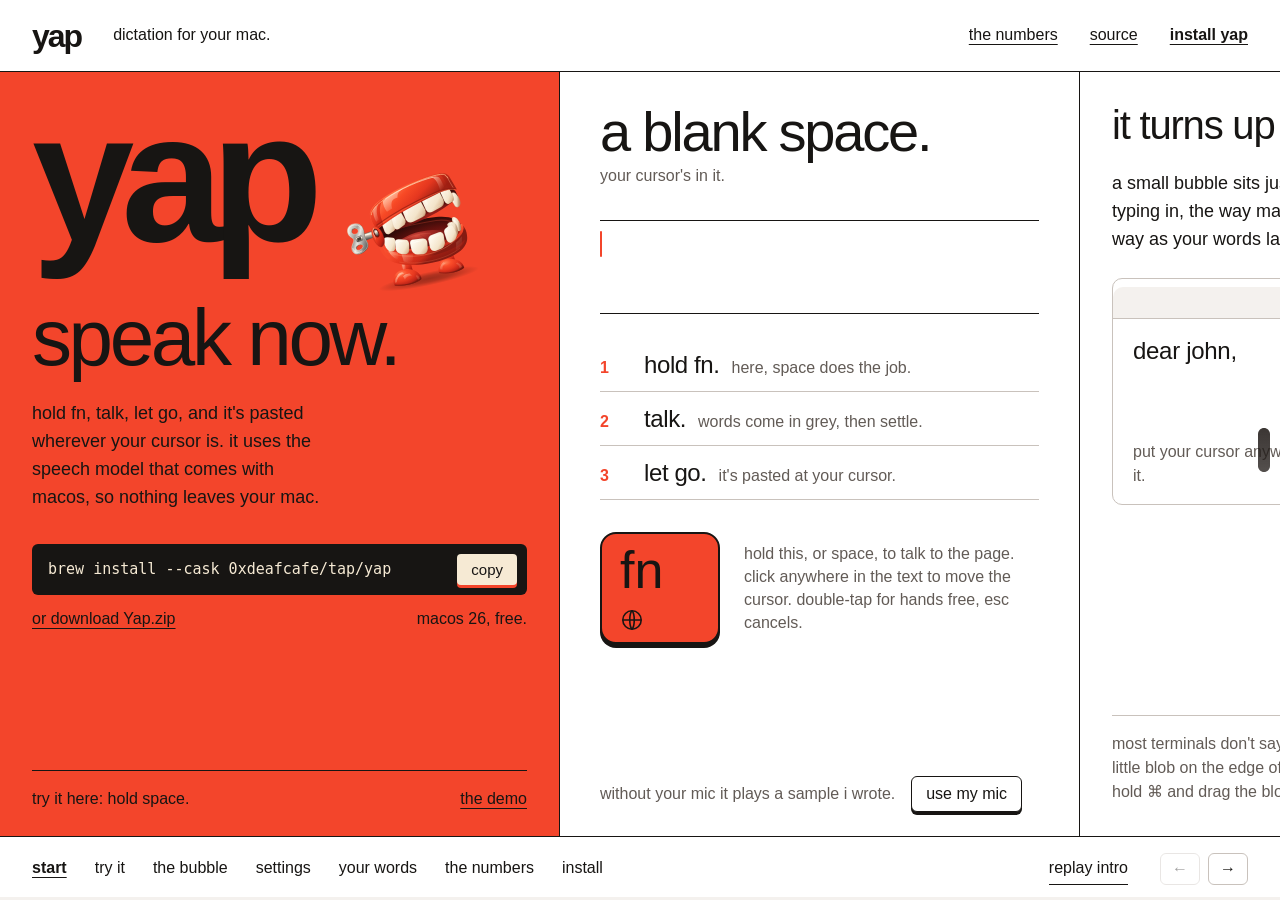
==== commit b73cf7e9: "Add a clear liquid-glass intro to the site" ====
--- a/site/www/index.html
+++ b/site/www/index.html
@@ -36,7 +36,7 @@
 
   <section class="column red cover" id="fn" aria-labelledby="title" data-script="fn">
     <div class="brand"><span class="wordmark" aria-hidden="true">yap</span><img src="teeth.svg" width="152" height="152" alt="yap's icon, a set of red wind-up chattering teeth"></div>
-    <h1 id="title">speak now.</h1>
+    <h1 id="title"><span class="intro-word">speak</span> <span class="intro-word">now.</span></h1>
     <p class="lead">hold fn, talk, let go, and it's pasted wherever your cursor is. it uses the speech model that comes with macos, so nothing leaves your mac.</p>
     <div class="get" aria-label="install yap">
       <div class="cmd"><code id="brew-top">brew install --cask 0xdeafcafe/tap/yap</code><button type="button" class="copy" data-copy="#brew-top" aria-label="copy the brew command">copy</button></div>
@@ -170,6 +170,7 @@
   <nav aria-label="Columns">
     <a href="#fn">start</a><a href="#talk">try it</a><a href="#bubble">the bubble</a><a href="#settings">settings</a><a href="#words">your words</a><a href="#numbers">the numbers</a><a href="#install">install</a>
   </nav>
+  <button type="button" class="intro-replay" id="intro-replay" hidden>replay intro</button>
   <div class="transport-buttons"><button type="button" id="previous" aria-label="previous column">←</button><button type="button" id="next" aria-label="next column">→</button></div>
   <div class="position" aria-hidden="true"><span id="progress"></span></div>
 </footer>
@@ -190,5 +191,6 @@
 
 <script src="strip.js"></script>
 <script src="yap.js"></script>
+<script src="intro.js"></script>
 </body>
 </html>
--- a/site/www/style.css
+++ b/site/www/style.css
@@ -453,3 +453,14 @@
 .lost-heard .w { color: inherit; text-decoration: line-through; text-decoration-thickness: 2px; }
 .lost .column > :last-child { margin-top: auto; }
 @media (max-width: 760px) { .lost-column { border-right: 0; padding: 8px 24px 32px; } .lost h1 { font-size: 56px; } }
+
+/* The introduction is an optical overlay. The install and native scroll stay live. */
+.intro-canvas { position: fixed; inset: 0; width: 100%; height: 100%; pointer-events: none; z-index: 22; }
+.intro-replay { margin-left: auto; padding: 4px 0; border: 0; border-bottom: 1px solid currentColor; background: none; font: inherit; white-space: nowrap; }
+.intro-replay[hidden] { display: none; }
+.intro-replay:not([hidden]) + .transport-buttons { margin-left: 0; }
+.intro-playing .intro-word { visibility: hidden; }
+.intro-playing .caret { animation: none; opacity: 1; }
+.intro-skip { position: fixed; z-index: 24; right: 24px; top: 80px; padding: 6px 12px; border: 1px solid var(--rule); border-radius: 6px; background: var(--paper); color: var(--ink); font: 400 14px/1.4 var(--sans); }
+@media (max-width: 760px) { .intro-skip { top: 72px; right: 16px; } .intro-replay { margin-left: 0; } }
+@media (prefers-reduced-motion: reduce) { .intro-replay { display: none; } }
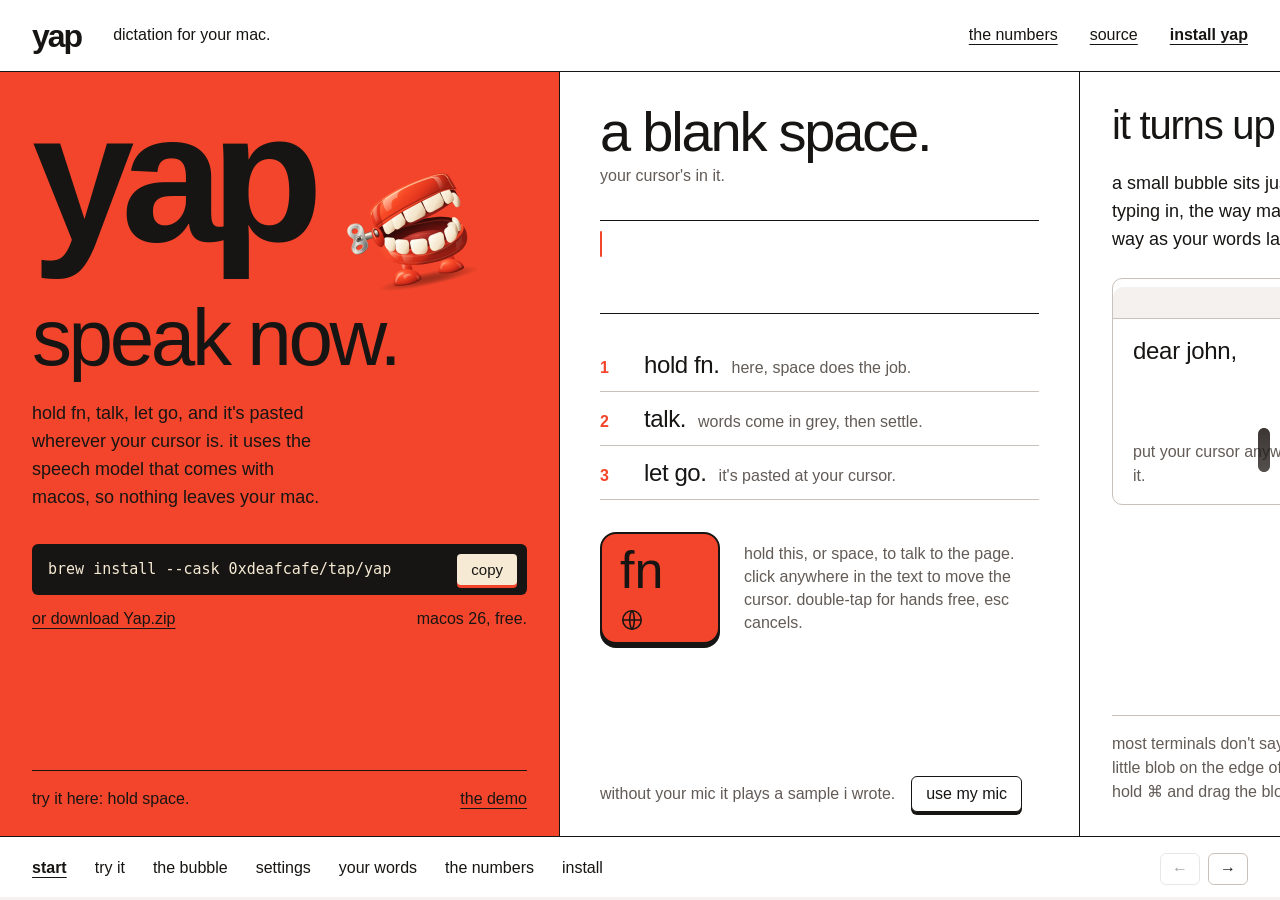
==== commit b327521b: "Remove the glass intro from the site" ====
--- a/site/www/index.html
+++ b/site/www/index.html
@@ -36,7 +36,7 @@
 
   <section class="column red cover" id="fn" aria-labelledby="title" data-script="fn">
     <div class="brand"><span class="wordmark" aria-hidden="true">yap</span><img src="teeth.svg" width="152" height="152" alt="yap's icon, a set of red wind-up chattering teeth"></div>
-    <h1 id="title"><span class="intro-word">speak</span> <span class="intro-word">now.</span></h1>
+    <h1 id="title">speak now.</h1>
     <p class="lead">hold fn, talk, let go, and it's pasted wherever your cursor is. it uses the speech model that comes with macos, so nothing leaves your mac.</p>
     <div class="get" aria-label="install yap">
       <div class="cmd"><code id="brew-top">brew install --cask 0xdeafcafe/tap/yap</code><button type="button" class="copy" data-copy="#brew-top" aria-label="copy the brew command">copy</button></div>
@@ -170,7 +170,6 @@
   <nav aria-label="Columns">
     <a href="#fn">start</a><a href="#talk">try it</a><a href="#bubble">the bubble</a><a href="#settings">settings</a><a href="#words">your words</a><a href="#numbers">the numbers</a><a href="#install">install</a>
   </nav>
-  <button type="button" class="intro-replay" id="intro-replay" hidden>replay intro</button>
   <div class="transport-buttons"><button type="button" id="previous" aria-label="previous column">←</button><button type="button" id="next" aria-label="next column">→</button></div>
   <div class="position" aria-hidden="true"><span id="progress"></span></div>
 </footer>
@@ -191,6 +190,5 @@
 
 <script src="strip.js"></script>
 <script src="yap.js"></script>
-<script src="intro.js"></script>
 </body>
 </html>
--- a/site/www/style.css
+++ b/site/www/style.css
@@ -453,14 +453,3 @@
 .lost-heard .w { color: inherit; text-decoration: line-through; text-decoration-thickness: 2px; }
 .lost .column > :last-child { margin-top: auto; }
 @media (max-width: 760px) { .lost-column { border-right: 0; padding: 8px 24px 32px; } .lost h1 { font-size: 56px; } }
-
-/* The introduction is an optical overlay. The install and native scroll stay live. */
-.intro-canvas { position: fixed; inset: 0; width: 100%; height: 100%; pointer-events: none; z-index: 22; }
-.intro-replay { margin-left: auto; padding: 4px 0; border: 0; border-bottom: 1px solid currentColor; background: none; font: inherit; white-space: nowrap; }
-.intro-replay[hidden] { display: none; }
-.intro-replay:not([hidden]) + .transport-buttons { margin-left: 0; }
-.intro-playing .intro-word { visibility: hidden; }
-.intro-playing .caret { animation: none; opacity: 1; }
-.intro-skip { position: fixed; z-index: 24; right: 24px; top: 80px; padding: 6px 12px; border: 1px solid var(--rule); border-radius: 6px; background: var(--paper); color: var(--ink); font: 400 14px/1.4 var(--sans); }
-@media (max-width: 760px) { .intro-skip { top: 72px; right: 16px; } .intro-replay { margin-left: 0; } }
-@media (prefers-reduced-motion: reduce) { .intro-replay { display: none; } }
